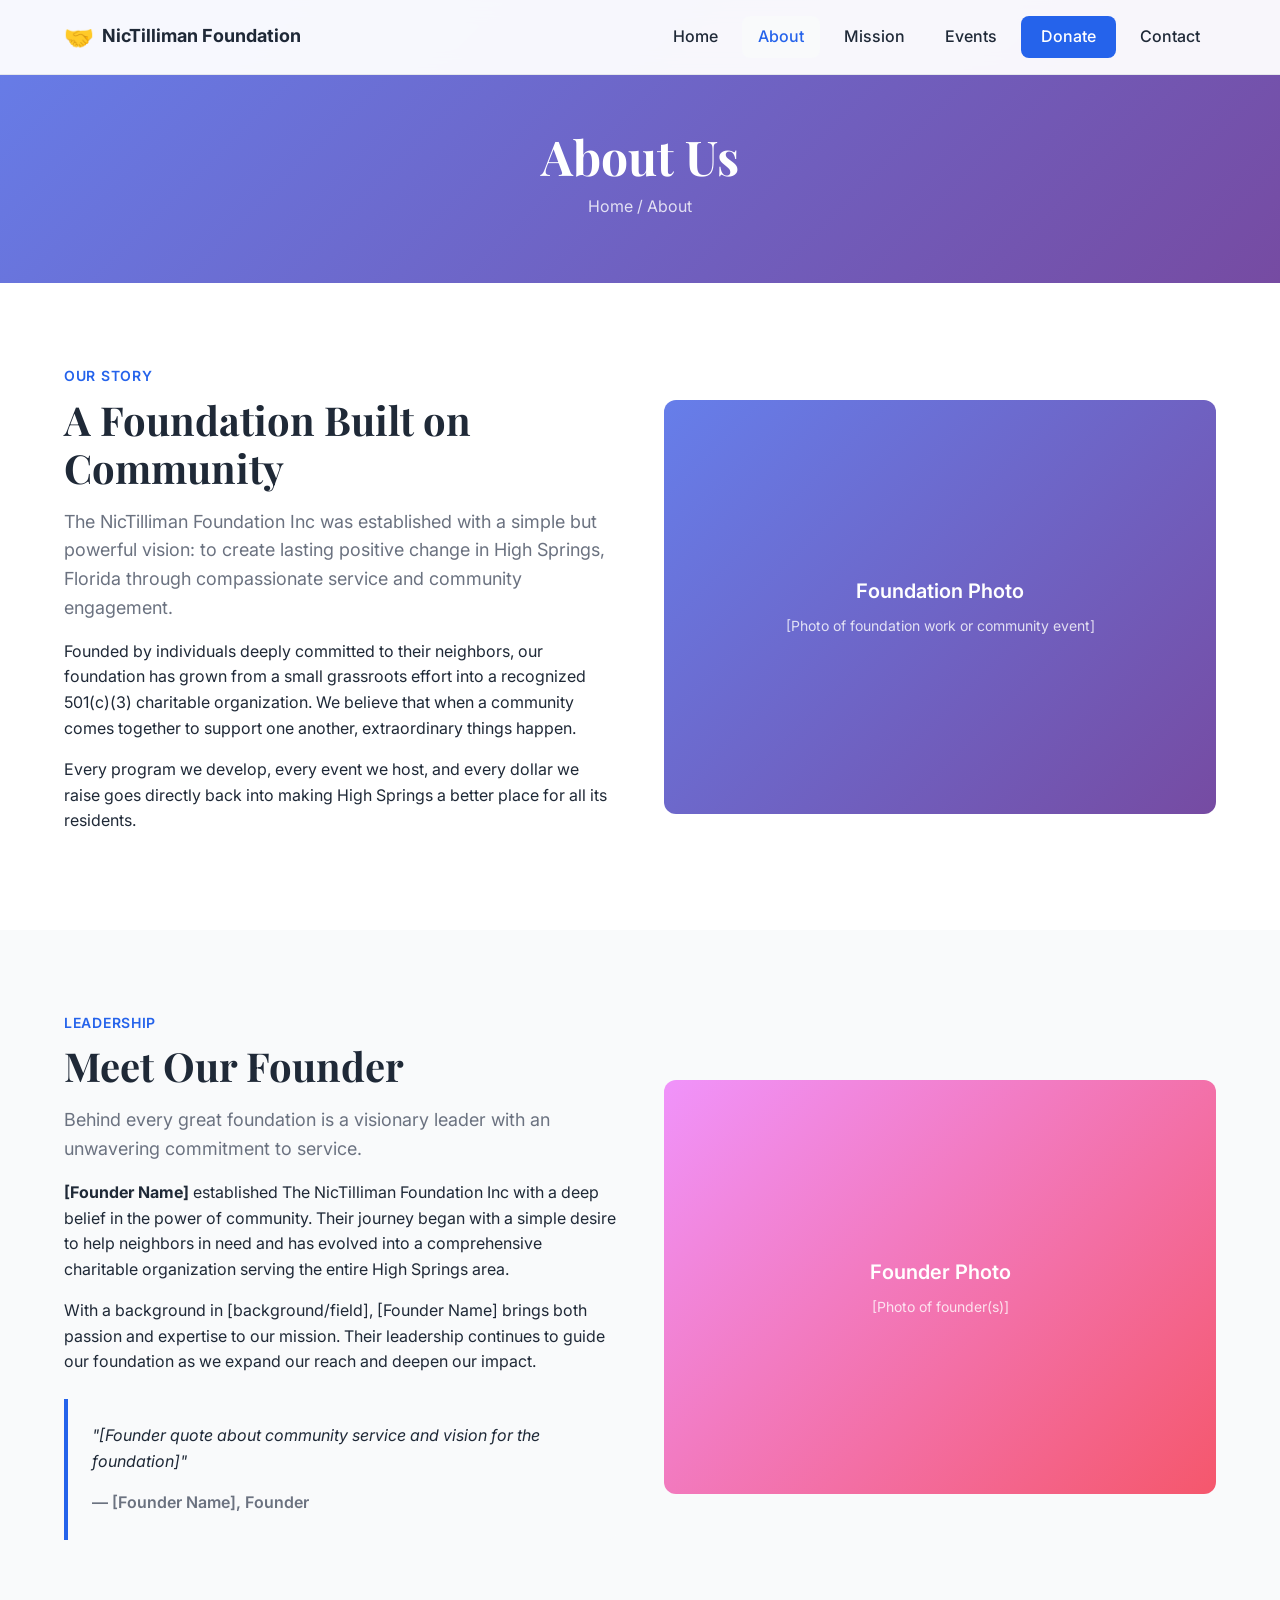
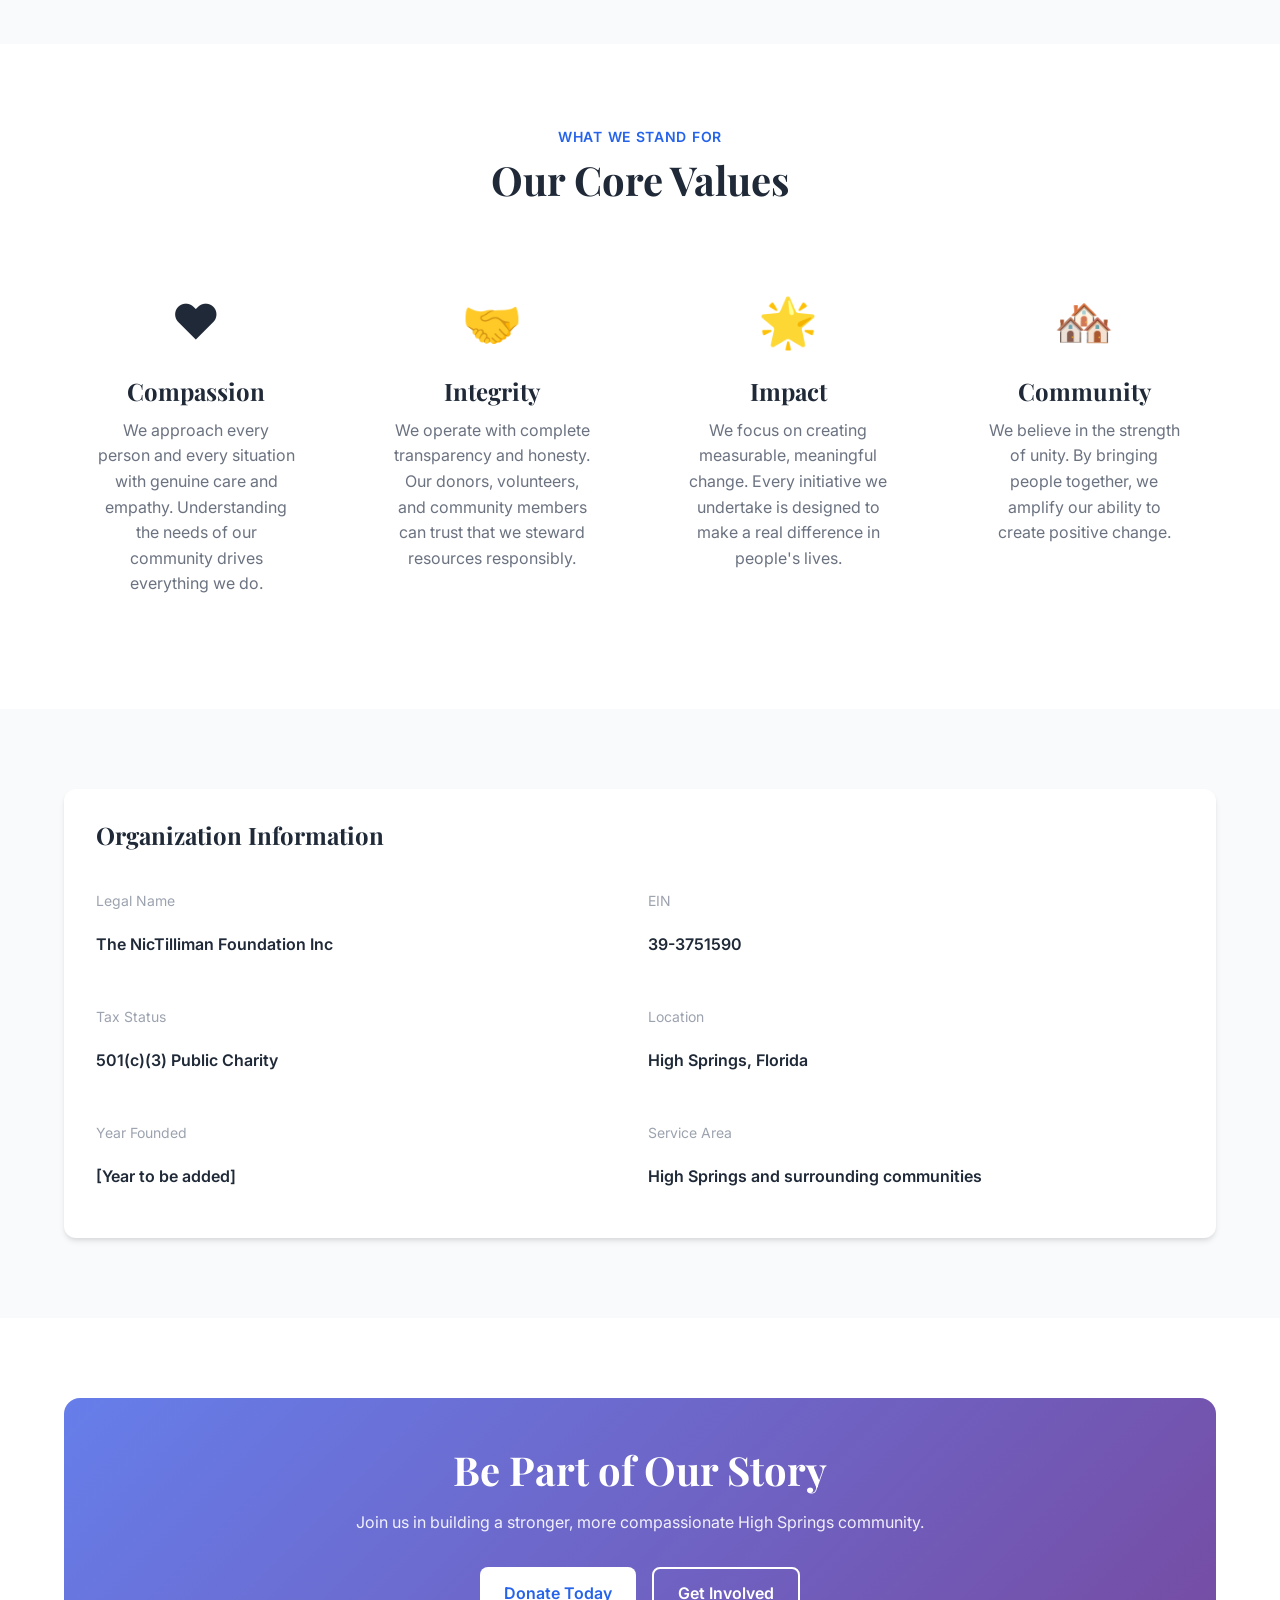
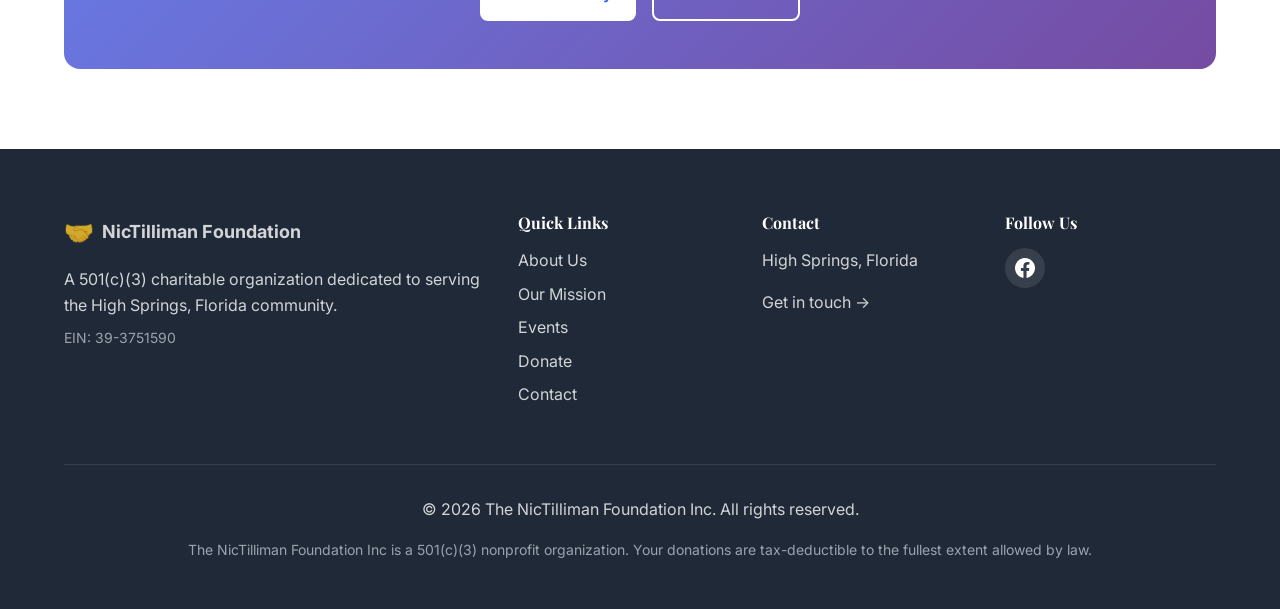
==== about.html @ 92ae47ab "Initial commit" ====
<!DOCTYPE html>
<html lang="en">
<head>
    <meta charset="UTF-8">
    <meta name="viewport" content="width=device-width, initial-scale=1.0">
    <title>About Us | The NicTilliman Foundation Inc | High Springs, FL</title>
    <meta name="description" content="Learn about The NicTilliman Foundation Inc, our history, our founder, and our commitment to serving the High Springs, Florida community.">
    <link rel="preconnect" href="https://fonts.googleapis.com">
    <link href="https://fonts.googleapis.com/css2?family=Inter:wght@400;500;600;700&family=Playfair+Display:wght@600;700&display=swap" rel="stylesheet">
    <link rel="stylesheet" href="styles.css">
</head>
<body>
    <!-- Navigation -->
    <nav class="navbar">
        <div class="container">
            <a href="index.html" class="logo">
                <span class="logo-icon">🤝</span>
                <span class="logo-text">NicTilliman Foundation</span>
            </a>
            <button class="nav-toggle" aria-label="Toggle navigation">
                <span></span>
                <span></span>
                <span></span>
            </button>
            <ul class="nav-menu">
                <li><a href="index.html">Home</a></li>
                <li><a href="about.html" class="active">About</a></li>
                <li><a href="mission.html">Mission</a></li>
                <li><a href="events.html">Events</a></li>
                <li><a href="donate.html" class="btn-donate">Donate</a></li>
                <li><a href="contact.html">Contact</a></li>
            </ul>
        </div>
    </nav>

    <!-- Page Header -->
    <header class="page-header">
        <div class="container">
            <h1>About Us</h1>
            <p class="breadcrumb"><a href="index.html">Home</a> / About</p>
        </div>
    </header>

    <!-- Our Story -->
    <section class="content-section">
        <div class="container">
            <div class="two-column">
                <div class="column-content">
                    <span class="section-label">Our Story</span>
                    <h2>A Foundation Built on Community</h2>
                    <p class="lead">The NicTilliman Foundation Inc was established with a simple but powerful vision: to create lasting positive change in High Springs, Florida through compassionate service and community engagement.</p>
                    <p>Founded by individuals deeply committed to their neighbors, our foundation has grown from a small grassroots effort into a recognized 501(c)(3) charitable organization. We believe that when a community comes together to support one another, extraordinary things happen.</p>
                    <p>Every program we develop, every event we host, and every dollar we raise goes directly back into making High Springs a better place for all its residents.</p>
                </div>
                <div class="column-visual">
                    <div class="placeholder-image" style="background: linear-gradient(135deg, #667eea 0%, #764ba2 100%);">
                        <span class="placeholder-text">Foundation Photo</span>
                        <span class="placeholder-note">[Photo of foundation work or community event]</span>
                    </div>
                </div>
            </div>
        </div>
    </section>

    <!-- Founder Section -->
    <section class="content-section bg-light">
        <div class="container">
            <div class="two-column reverse">
                <div class="column-visual">
                    <div class="placeholder-image" style="background: linear-gradient(135deg, #f093fb 0%, #f5576c 100%);">
                        <span class="placeholder-text">Founder Photo</span>
                        <span class="placeholder-note">[Photo of founder(s)]</span>
                    </div>
                </div>
                <div class="column-content">
                    <span class="section-label">Leadership</span>
                    <h2>Meet Our Founder</h2>
                    <p class="lead">Behind every great foundation is a visionary leader with an unwavering commitment to service.</p>
                    <p><strong>[Founder Name]</strong> established The NicTilliman Foundation Inc with a deep belief in the power of community. Their journey began with a simple desire to help neighbors in need and has evolved into a comprehensive charitable organization serving the entire High Springs area.</p>
                    <p>With a background in [background/field], [Founder Name] brings both passion and expertise to our mission. Their leadership continues to guide our foundation as we expand our reach and deepen our impact.</p>
                    <blockquote>
                        <p>"[Founder quote about community service and vision for the foundation]"</p>
                        <cite>— [Founder Name], Founder</cite>
                    </blockquote>
                </div>
            </div>
        </div>
    </section>

    <!-- Values -->
    <section class="content-section">
        <div class="container">
            <div class="section-header center">
                <span class="section-label">What We Stand For</span>
                <h2>Our Core Values</h2>
            </div>
            <div class="values-grid">
                <div class="value-card">
                    <div class="value-icon">❤️</div>
                    <h3>Compassion</h3>
                    <p>We approach every person and every situation with genuine care and empathy. Understanding the needs of our community drives everything we do.</p>
                </div>
                <div class="value-card">
                    <div class="value-icon">🤝</div>
                    <h3>Integrity</h3>
                    <p>We operate with complete transparency and honesty. Our donors, volunteers, and community members can trust that we steward resources responsibly.</p>
                </div>
                <div class="value-card">
                    <div class="value-icon">🌟</div>
                    <h3>Impact</h3>
                    <p>We focus on creating measurable, meaningful change. Every initiative we undertake is designed to make a real difference in people's lives.</p>
                </div>
                <div class="value-card">
                    <div class="value-icon">🏘️</div>
                    <h3>Community</h3>
                    <p>We believe in the strength of unity. By bringing people together, we amplify our ability to create positive change.</p>
                </div>
            </div>
        </div>
    </section>

    <!-- Organization Info -->
    <section class="content-section bg-light">
        <div class="container">
            <div class="info-box">
                <h3>Organization Information</h3>
                <div class="info-grid">
                    <div class="info-item">
                        <span class="info-label">Legal Name</span>
                        <span class="info-value">The NicTilliman Foundation Inc</span>
                    </div>
                    <div class="info-item">
                        <span class="info-label">EIN</span>
                        <span class="info-value">39-3751590</span>
                    </div>
                    <div class="info-item">
                        <span class="info-label">Tax Status</span>
                        <span class="info-value">501(c)(3) Public Charity</span>
                    </div>
                    <div class="info-item">
                        <span class="info-label">Location</span>
                        <span class="info-value">High Springs, Florida</span>
                    </div>
                    <div class="info-item">
                        <span class="info-label">Year Founded</span>
                        <span class="info-value">[Year to be added]</span>
                    </div>
                    <div class="info-item">
                        <span class="info-label">Service Area</span>
                        <span class="info-value">High Springs and surrounding communities</span>
                    </div>
                </div>
            </div>
        </div>
    </section>

    <!-- CTA Section -->
    <section class="cta-section">
        <div class="container">
            <div class="cta-box">
                <h2>Be Part of Our Story</h2>
                <p>Join us in building a stronger, more compassionate High Springs community.</p>
                <div class="cta-buttons">
                    <a href="donate.html" class="btn btn-light">Donate Today</a>
                    <a href="contact.html" class="btn btn-outline-light">Get Involved</a>
                </div>
            </div>
        </div>
    </section>

    <!-- Footer -->
    <footer class="footer">
        <div class="container">
            <div class="footer-grid">
                <div class="footer-brand">
                    <a href="index.html" class="footer-logo">
                        <span class="logo-icon">🤝</span>
                        <span>NicTilliman Foundation</span>
                    </a>
                    <p>A 501(c)(3) charitable organization dedicated to serving the High Springs, Florida community.</p>
                    <p class="ein">EIN: 39-3751590</p>
                </div>
                <div class="footer-links">
                    <h4>Quick Links</h4>
                    <ul>
                        <li><a href="about.html">About Us</a></li>
                        <li><a href="mission.html">Our Mission</a></li>
                        <li><a href="events.html">Events</a></li>
                        <li><a href="donate.html">Donate</a></li>
                        <li><a href="contact.html">Contact</a></li>
                    </ul>
                </div>
                <div class="footer-contact">
                    <h4>Contact</h4>
                    <p>High Springs, Florida</p>
                    <p><a href="contact.html">Get in touch →</a></p>
                </div>
                <div class="footer-social">
                    <h4>Follow Us</h4>
                    <div class="social-links">
                        <a href="https://www.facebook.com/thenictillimanfoundationinc/" target="_blank" rel="noopener" class="social-link" aria-label="Facebook">
                            <svg viewBox="0 0 24 24" fill="currentColor"><path d="M24 12.073c0-6.627-5.373-12-12-12s-12 5.373-12 12c0 5.99 4.388 10.954 10.125 11.854v-8.385H7.078v-3.47h3.047V9.43c0-3.007 1.792-4.669 4.533-4.669 1.312 0 2.686.235 2.686.235v2.953H15.83c-1.491 0-1.956.925-1.956 1.874v2.25h3.328l-.532 3.47h-2.796v8.385C19.612 23.027 24 18.062 24 12.073z"/></svg>
                        </a>
                    </div>
                </div>
            </div>
            <div class="footer-bottom">
                <p>&copy; 2026 The NicTilliman Foundation Inc. All rights reserved.</p>
                <p class="nonprofit-note">The NicTilliman Foundation Inc is a 501(c)(3) nonprofit organization. Your donations are tax-deductible to the fullest extent allowed by law.</p>
            </div>
        </div>
    </footer>

    <script src="main.js"></script>
</body>
</html>
---- styles.css ----
/* ============================================
   The NicTilliman Foundation Inc - Stylesheet
   Professional, Warm, Community-Focused Design
   ============================================ */

/* CSS Variables */
:root {
    --color-primary: #2563eb;
    --color-primary-dark: #1d4ed8;
    --color-primary-light: #3b82f6;
    --color-secondary: #059669;
    --color-accent: #f59e0b;
    --color-text: #1f2937;
    --color-text-light: #6b7280;
    --color-text-muted: #9ca3af;
    --color-bg: #ffffff;
    --color-bg-light: #f9fafb;
    --color-bg-warm: #fffbeb;
    --color-border: #e5e7eb;
    --color-success: #10b981;
    --color-error: #ef4444;
    
    --font-heading: 'Playfair Display', Georgia, serif;
    --font-body: 'Inter', -apple-system, BlinkMacSystemFont, sans-serif;
    
    --shadow-sm: 0 1px 2px 0 rgba(0, 0, 0, 0.05);
    --shadow: 0 4px 6px -1px rgba(0, 0, 0, 0.1), 0 2px 4px -1px rgba(0, 0, 0, 0.06);
    --shadow-lg: 0 10px 15px -3px rgba(0, 0, 0, 0.1), 0 4px 6px -2px rgba(0, 0, 0, 0.05);
    --shadow-xl: 0 20px 25px -5px rgba(0, 0, 0, 0.1), 0 10px 10px -5px rgba(0, 0, 0, 0.04);
    
    --radius-sm: 0.375rem;
    --radius: 0.5rem;
    --radius-lg: 0.75rem;
    --radius-xl: 1rem;
    
    --transition: all 0.3s ease;
}

/* Reset & Base */
*, *::before, *::after { box-sizing: border-box; margin: 0; padding: 0; }
html { scroll-behavior: smooth; }
body {
    font-family: var(--font-body);
    font-size: 16px;
    line-height: 1.6;
    color: var(--color-text);
    background-color: var(--color-bg);
    -webkit-font-smoothing: antialiased;
    -moz-osx-font-smoothing: grayscale;
}
img { max-width: 100%; height: auto; display: block; }
a { color: var(--color-primary); text-decoration: none; transition: var(--transition); }
a:hover { color: var(--color-primary-dark); }

/* Container */
.container { width: 100%; max-width: 1200px; margin: 0 auto; padding: 0 1.5rem; }

/* Typography */
h1, h2, h3, h4, h5, h6 {
    font-family: var(--font-heading);
    font-weight: 700;
    line-height: 1.2;
    color: var(--color-text);
    margin-bottom: 1rem;
}
h1 { font-size: clamp(2rem, 5vw, 3rem); }
h2 { font-size: clamp(1.75rem, 4vw, 2.5rem); }
h3 { font-size: clamp(1.25rem, 3vw, 1.5rem); }
h4 { font-size: 1.125rem; }
p { margin-bottom: 1rem; }
.lead { font-size: 1.125rem; color: var(--color-text-light); }

/* Navigation */
.navbar {
    position: fixed;
    top: 0; left: 0; right: 0;
    background: rgba(255, 255, 255, 0.95);
    backdrop-filter: blur(10px);
    border-bottom: 1px solid var(--color-border);
    z-index: 1000;
    padding: 1rem 0;
}
.navbar .container { display: flex; justify-content: space-between; align-items: center; }
.logo { display: flex; align-items: center; gap: 0.5rem; font-weight: 700; font-size: 1.125rem; color: var(--color-text); }
.logo-icon { font-size: 1.5rem; }
.logo-text { display: none; }
@media (min-width: 640px) { .logo-text { display: inline; } }

.nav-toggle {
    display: flex;
    flex-direction: column;
    gap: 4px;
    background: none;
    border: none;
    cursor: pointer;
    padding: 0.5rem;
}
.nav-toggle span { display: block; width: 24px; height: 2px; background: var(--color-text); transition: var(--transition); }

.nav-menu {
    display: none;
    position: absolute;
    top: 100%; left: 0; right: 0;
    background: var(--color-bg);
    border-bottom: 1px solid var(--color-border);
    list-style: none;
    padding: 1rem;
    flex-direction: column;
    gap: 0.5rem;
}
.nav-menu.active { display: flex; }
.nav-menu a { display: block; padding: 0.75rem 1rem; color: var(--color-text); font-weight: 500; border-radius: var(--radius); }
.nav-menu a:hover, .nav-menu a.active { background: var(--color-bg-light); color: var(--color-primary); }
.nav-menu .btn-donate { background: var(--color-primary); color: white !important; }
.nav-menu .btn-donate:hover { background: var(--color-primary-dark); }

@media (min-width: 768px) {
    .nav-toggle { display: none; }
    .nav-menu { display: flex !important; position: static; flex-direction: row; background: transparent; border: none; padding: 0; align-items: center; }
    .nav-menu a { padding: 0.5rem 1rem; }
    .nav-menu .btn-donate { padding: 0.5rem 1.25rem; }
}

/* Buttons */
.btn {
    display: inline-flex;
    align-items: center;
    justify-content: center;
    padding: 0.75rem 1.5rem;
    font-family: var(--font-body);
    font-size: 1rem;
    font-weight: 600;
    text-align: center;
    border: none;
    border-radius: var(--radius);
    cursor: pointer;
    transition: var(--transition);
}
.btn-primary { background: var(--color-primary); color: white; }
.btn-primary:hover { background: var(--color-primary-dark); color: white; transform: translateY(-2px); box-shadow: var(--shadow-lg); }
.btn-secondary { background: var(--color-bg-light); color: var(--color-text); border: 1px solid var(--color-border); }
.btn-secondary:hover { background: var(--color-border); color: var(--color-text); }
.btn-light { background: white; color: var(--color-primary); }
.btn-light:hover { background: var(--color-bg-light); color: var(--color-primary-dark); }
.btn-outline-light { background: transparent; color: white; border: 2px solid white; }
.btn-outline-light:hover { background: white; color: var(--color-primary); }
.btn-full { width: 100%; }

/* Hero Section */
.hero {
    position: relative;
    min-height: 100vh;
    display: flex;
    align-items: center;
    background: linear-gradient(135deg, #667eea 0%, #764ba2 100%);
    color: white;
    padding: 6rem 0 4rem;
    overflow: hidden;
}
.hero-content { position: relative; z-index: 2; }
.hero .badge {
    display: inline-block;
    background: rgba(255, 255, 255, 0.2);
    color: white;
    padding: 0.5rem 1rem;
    border-radius: 2rem;
    font-size: 0.875rem;
    font-weight: 600;
    margin-bottom: 1.5rem;
}
.hero h1 { color: white; margin-bottom: 1.5rem; max-width: 700px; }
.hero .highlight { color: #fde68a; }
.hero-subtitle { font-size: 1.25rem; color: rgba(255, 255, 255, 0.9); max-width: 600px; margin-bottom: 2rem; }
.hero-cta { display: flex; flex-wrap: wrap; gap: 1rem; }
.hero-pattern {
    position: absolute;
    top: 0; right: 0; bottom: 0; left: 0;
    background-image: url("data:image/svg+xml,%3Csvg width='60' height='60' viewBox='0 0 60 60' xmlns='http://www.w3.org/2000/svg'%3E%3Cg fill='none' fill-rule='evenodd'%3E%3Cg fill='%23ffffff' fill-opacity='0.05'%3E%3Cpath d='M36 34v-4h-2v4h-4v2h4v4h2v-4h4v-2h-4zm0-30V0h-2v4h-4v2h4v4h2V6h4V4h-4zM6 34v-4H4v4H0v2h4v4h2v-4h4v-2H6zM6 4V0H4v4H0v2h4v4h2V6h4V4H6z'/%3E%3C/g%3E%3C/g%3E%3C/svg%3E");
    opacity: 0.5;
}

/* Section Headers */
.section-header { margin-bottom: 3rem; }
.section-header.center { text-align: center; }
.section-label { display: inline-block; color: var(--color-primary); font-size: 0.875rem; font-weight: 600; text-transform: uppercase; letter-spacing: 0.05em; margin-bottom: 0.5rem; }
.section-label.center { display: block; text-align: center; }
.section-subtitle { color: var(--color-text-light); font-size: 1.125rem; max-width: 600px; margin: 0 auto; }

/* Content Sections */
.content-section { padding: 5rem 0; }
.bg-light { background: var(--color-bg-light); }

/* Two Column Layout */
.two-column { display: grid; gap: 3rem; align-items: center; }
@media (min-width: 768px) {
    .two-column { grid-template-columns: 1fr 1fr; }
    .two-column.reverse { direction: rtl; }
    .two-column.reverse > * { direction: ltr; }
}

/* Placeholder Images */
.placeholder-image {
    aspect-ratio: 4/3;
    border-radius: var(--radius-lg);
    display: flex;
    flex-direction: column;
    align-items: center;
    justify-content: center;
    color: white;
    text-align: center;
    padding: 2rem;
}
.placeholder-text { font-size: 1.25rem; font-weight: 600; margin-bottom: 0.5rem; }
.placeholder-note { font-size: 0.875rem; opacity: 0.8; }

/* Mission Preview Cards */
.mission-cards { display: grid; gap: 2rem; margin-top: 3rem; }
@media (min-width: 768px) { .mission-cards { grid-template-columns: repeat(3, 1fr); } }
.mission-card {
    background: var(--color-bg);
    border: 1px solid var(--color-border);
    border-radius: var(--radius-lg);
    padding: 2rem;
    text-align: center;
    transition: var(--transition);
}
.mission-card:hover { transform: translateY(-4px); box-shadow: var(--shadow-lg); }
.card-icon { font-size: 3rem; margin-bottom: 1rem; }
.mission-card h3 { margin-bottom: 0.75rem; }
.mission-card p { color: var(--color-text-light); margin: 0; }

/* Impact Section */
.impact { background: var(--color-bg-warm); padding: 5rem 0; }
.impact-content { max-width: 800px; margin: 0 auto; text-align: center; }
.impact-stats { display: flex; flex-wrap: wrap; justify-content: center; gap: 2rem; margin-top: 3rem; }
.stat { text-align: center; }
.stat-number { display: block; font-family: var(--font-heading); font-size: 1.5rem; font-weight: 700; color: var(--color-primary); }
.stat-label { font-size: 0.875rem; color: var(--color-text-light); }

/* Get Involved */
.involvement-grid { display: grid; gap: 2rem; }
@media (min-width: 768px) { .involvement-grid { grid-template-columns: repeat(3, 1fr); } }
.involvement-card { background: var(--color-bg); border-radius: var(--radius-lg); overflow: hidden; box-shadow: var(--shadow); transition: var(--transition); }
.involvement-card:hover { transform: translateY(-4px); box-shadow: var(--shadow-xl); }
.card-image { height: 180px; }
.card-content { padding: 1.5rem; }
.card-content h3 { margin-bottom: 0.75rem; }
.card-content p { color: var(--color-text-light); margin-bottom: 1rem; }
.link-arrow { font-weight: 600; color: var(--color-primary); }
.link-arrow:hover { color: var(--color-primary-dark); }

/* CTA Section */
.cta-section { padding: 5rem 0; }
.cta-box {
    background: linear-gradient(135deg, #667eea 0%, #764ba2 100%);
    border-radius: var(--radius-xl);
    padding: 3rem;
    text-align: center;
    color: white;
}
.cta-box h2 { color: white; margin-bottom: 1rem; }
.cta-box p { color: rgba(255, 255, 255, 0.9); max-width: 600px; margin: 0 auto 2rem; }
.cta-buttons { display: flex; flex-wrap: wrap; justify-content: center; gap: 1rem; }

/* Footer */
.footer { background: var(--color-text); color: rgba(255, 255, 255, 0.8); padding: 4rem 0 2rem; }
.footer-grid { display: grid; gap: 2rem; margin-bottom: 3rem; }
@media (min-width: 768px) { .footer-grid { grid-template-columns: 2fr 1fr 1fr 1fr; } }
.footer-logo { display: flex; align-items: center; gap: 0.5rem; color: white; font-weight: 700; font-size: 1.125rem; margin-bottom: 1rem; }
.footer-brand p { margin-bottom: 0.5rem; }
.ein { font-size: 0.875rem; color: var(--color-text-muted); }
.footer h4 { color: white; font-size: 1rem; margin-bottom: 1rem; }
.footer-links ul { list-style: none; }
.footer-links li { margin-bottom: 0.5rem; }
.footer a { color: rgba(255, 255, 255, 0.8); }
.footer a:hover { color: white; }

.social-links { display: flex; gap: 1rem; }
.social-link { display: flex; align-items: center; justify-content: center; width: 40px; height: 40px; background: rgba(255, 255, 255, 0.1); border-radius: 50%; transition: var(--transition); }
.social-link:hover { background: var(--color-primary); transform: translateY(-2px); }
.social-link svg { width: 20px; height: 20px; fill: white; }
.social-links.large .social-link { width: auto; height: auto; padding: 0.75rem 1.5rem; border-radius: var(--radius); gap: 0.5rem; }

.footer-bottom { border-top: 1px solid rgba(255, 255, 255, 0.1); padding-top: 2rem; text-align: center; }
.nonprofit-note { font-size: 0.875rem; color: var(--color-text-muted); margin-top: 0.5rem; }

/* Page Header */
.page-header { background: linear-gradient(135deg, #667eea 0%, #764ba2 100%); color: white; padding: 8rem 0 3rem; text-align: center; }
.page-header h1 { color: white; margin-bottom: 0.5rem; }
.breadcrumb { color: rgba(255, 255, 255, 0.8); }
.breadcrumb a { color: rgba(255, 255, 255, 0.8); }
.breadcrumb a:hover { color: white; }

/* Values Grid */
.values-grid { display: grid; gap: 2rem; margin-top: 3rem; }
@media (min-width: 768px) { .values-grid { grid-template-columns: repeat(2, 1fr); } }
@media (min-width: 1024px) { .values-grid { grid-template-columns: repeat(4, 1fr); } }
.value-card { text-align: center; padding: 2rem; }
.value-icon { font-size: 3rem; margin-bottom: 1rem; }
.value-card h3 { margin-bottom: 0.75rem; }
.value-card p { color: var(--color-text-light); margin: 0; }

/* Info Box */
.info-box { background: white; border-radius: var(--radius-lg); padding: 2rem; box-shadow: var(--shadow); }
.info-box h3 { margin-bottom: 1.5rem; }
.info-grid { display: grid; gap: 1rem; }
@media (min-width: 768px) { .info-grid { grid-template-columns: repeat(2, 1fr); } }
.info-item { display: flex; flex-direction: column; }
.info-label { font-size: 0.875rem; color: var(--color-text-muted); margin-bottom: 0.25rem; }
.info-value { font-weight: 600; }

/* Mission Statement */
.mission-statement-box { max-width: 800px; margin: 0 auto; text-align: center; }
.mission-quote { background: var(--color-bg-light); border-left: 4px solid var(--color-primary); padding: 2rem; margin: 2rem 0; border-radius: 0 var(--radius) var(--radius) 0; }
.mission-quote p { font-family: var(--font-heading); font-size: 1.5rem; font-style: italic; color: var(--color-text); margin: 0; }
.mission-context { color: var(--color-text-light); }

/* Vision List */
.vision-list { list-style: none; margin: 1.5rem 0; }
.vision-list li { padding: 0.5rem 0; padding-left: 1.5rem; position: relative; }
.vision-list li::before { content: "✓"; position: absolute; left: 0; color: var(--color-success); font-weight: 700; }

/* Focus Areas */
.focus-areas { display: flex; flex-direction: column; gap: 1.5rem; }
.focus-card { display: flex; gap: 1.5rem; background: white; border: 1px solid var(--color-border); border-radius: var(--radius-lg); padding: 1.5rem; transition: var(--transition); }
.focus-card:hover { box-shadow: var(--shadow-lg); }
.focus-number { font-family: var(--font-heading); font-size: 2rem; font-weight: 700; color: var(--color-primary); opacity: 0.5; min-width: 60px; }
.focus-content h3 { margin-bottom: 0.75rem; }
.focus-list { list-style: none; margin-top: 1rem; }
.focus-list li { padding: 0.25rem 0; padding-left: 1.25rem; position: relative; color: var(--color-text-light); }
.focus-list li::before { content: "•"; position: absolute; left: 0; color: var(--color-primary); }

/* Goals Grid */
.goals-grid { display: grid; gap: 2rem; }
@media (min-width: 768px) { .goals-grid { grid-template-columns: repeat(2, 1fr); } }
.goal-item { text-align: center; padding: 1.5rem; }
.goal-icon { font-size: 2.5rem; margin-bottom: 1rem; }
.goal-item h3 { margin-bottom: 0.75rem; }
.goal-item p { color: var(--color-text-light); margin: 0; }

/* Events Placeholder */
.events-placeholder { background: var(--color-bg-light); border-radius: var(--radius-lg); padding: 3rem; text-align: center; }
.placeholder-notice { max-width: 500px; margin: 0 auto; }
.notice-icon { font-size: 3rem; margin-bottom: 1rem; }

/* Programs Grid */
.programs-grid { display: grid; gap: 2rem; }
@media (min-width: 768px) { .programs-grid { grid-template-columns: repeat(3, 1fr); } }
.program-card { background: white; border-radius: var(--radius-lg); overflow: hidden; box-shadow: var(--shadow); }
.program-image { height: 150px; position: relative; }
.program-badge { position: absolute; top: 1rem; right: 1rem; background: var(--color-success); color: white; padding: 0.25rem 0.75rem; border-radius: 1rem; font-size: 0.75rem; font-weight: 600; }
.program-content { padding: 1.5rem; }
.program-content h3 { margin-bottom: 0.75rem; }
.program-details { list-style: none; margin-top: 1rem; }
.program-details li { padding: 0.25rem 0; padding-left: 1.25rem; position: relative; color: var(--color-text-light); font-size: 0.875rem; }
.program-details li::before { content: "•"; position: absolute; left: 0; color: var(--color-primary); }

/* Gallery */
.gallery-grid { display: grid; gap: 1rem; grid-template-columns: repeat(2, 1fr); }
@media (min-width: 768px) { .gallery-grid { grid-template-columns: repeat(4, 1fr); } }
.gallery-item { aspect-ratio: 1; border-radius: var(--radius); overflow: hidden; }
.item-content { width: 100%; height: 100%; display: flex; align-items: center; justify-content: center; color: white; font-weight: 600; }
.gallery-note { text-align: center; color: var(--color-text-light); margin-top: 1.5rem; }

/* Volunteer List */
.volunteer-list { list-style: none; margin: 1rem 0 1.5rem; }
.volunteer-list li { padding: 0.5rem 0; padding-left: 1.5rem; position: relative; }
.volunteer-list li::before { content: "✓"; position: absolute; left: 0; color: var(--color-success); font-weight: 700; }

/* Impact Cards (Donate Page) */
.impact-cards { display: grid; gap: 1.5rem; }
@media (min-width: 640px) { .impact-cards { grid-template-columns: repeat(2, 1fr); } }
@media (min-width: 1024px) { .impact-cards { grid-template-columns: repeat(4, 1fr); } }
.impact-card { background: var(--color-bg-light); border-radius: var(--radius-lg); padding: 1.5rem; text-align: center; }
.impact-amount { font-family: var(--font-heading); font-size: 2.5rem; font-weight: 700; color: var(--color-primary); margin-bottom: 0.5rem; }
.impact-card p { color: var(--color-text-light); margin: 0; }

/* Donation Methods */
.donation-methods { margin: 2rem 0; }
.method-item { display: flex; gap: 1rem; padding: 1.5rem 0; border-bottom: 1px solid var(--color-border); }
.method-item:last-child { border-bottom: none; }
.method-icon { font-size: 1.5rem; }
.method-content h3 { margin-bottom: 0.5rem; }
.method-content p { color: var(--color-text-light); margin: 0; }
.tax-info { background: var(--color-bg-warm); border-radius: var(--radius); padding: 1.5rem; margin-top: 2rem; }
.tax-info h4 { margin-bottom: 0.5rem; }
.tax-info p { margin: 0; font-size: 0.875rem; }

/* Donation Box */
.donation-box { background: white; border-radius: var(--radius-lg); padding: 2rem; box-shadow: var(--shadow-lg); }
.donation-box h3 { margin-bottom: 1.5rem; }
.support-reasons { list-style: none; margin-bottom: 2rem; }
.support-reasons li { padding: 0.5rem 0; color: var(--color-text-light); }
.donation-cta { text-align: center; padding-top: 1.5rem; border-top: 1px solid var(--color-border); }
.donation-cta p { margin-bottom: 1rem; font-weight: 600; }

/* Support Grid */
.support-grid { display: grid; gap: 2rem; }
@media (min-width: 640px) { .support-grid { grid-template-columns: repeat(2, 1fr); } }
.support-card { background: var(--color-bg-light); border-radius: var(--radius-lg); padding: 2rem; text-align: center; }
.support-icon { font-size: 2.5rem; margin-bottom: 1rem; }
.support-card h3 { margin-bottom: 0.75rem; }
.support-card p { color: var(--color-text-light); margin-bottom: 1rem; }

/* FAQ */
.faq-list { max-width: 800px; margin: 0 auto; }
.faq-item { border-bottom: 1px solid var(--color-border); padding: 1.5rem 0; }
.faq-item.compact { padding: 1rem 0; }
.faq-question { font-size: 1.125rem; margin-bottom: 0.75rem; cursor: pointer; }
.faq-answer p { color: var(--color-text-light); margin: 0; }
.faq-item.compact h4 { font-size: 1rem; margin-bottom: 0.5rem; }
.faq-item.compact p { font-size: 0.875rem; margin: 0; }

/* Contact Layout */
.contact-layout { align-items: flex-start; }
.contact-info { margin: 2rem 0; }
.info-item { display: flex; gap: 1rem; padding: 1rem 0; }
.info-icon { font-size: 1.5rem; }
.info-content h4 { margin-bottom: 0.25rem; }
.info-content p { margin: 0; color: var(--color-text-light); }
.social-connect { margin-top: 2rem; padding-top: 2rem; border-top: 1px solid var(--color-border); }
.social-connect h4 { margin-bottom: 1rem; }
.social-note { margin-top: 1rem; color: var(--color-text-light); font-size: 0.875rem; }

/* Contact Form */
.contact-form-container { background: white; border-radius: var(--radius-lg); padding: 2rem; box-shadow: var(--shadow-lg); }
.contact-form-container h3 { margin-bottom: 1.5rem; }
.form-group { margin-bottom: 1.5rem; }
.form-group label { display: block; font-weight: 600; margin-bottom: 0.5rem; }
.form-group input,
.form-group select,
.form-group textarea {
    width: 100%;
    padding: 0.75rem 1rem;
    border: 1px solid var(--color-border);
    border-radius: var(--radius);
    font-family: var(--font-body);
    font-size: 1rem;
    transition: var(--transition);
}
.form-group input:focus,
.form-group select:focus,
.form-group textarea:focus {
    outline: none;
    border-color: var(--color-primary);
    box-shadow: 0 0 0 3px rgba(37, 99, 235, 0.1);
}
.form-note { text-align: center; color: var(--color-text-light); font-size: 0.875rem; margin-top: 1rem; }

/* Map Placeholder */
.map-placeholder { background: var(--color-bg-light); border-radius: var(--radius-lg); padding: 4rem 2rem; text-align: center; }
.map-icon { font-size: 3rem; margin-bottom: 1rem; }
.map-note { color: var(--color-text-light); margin-top: 1rem; }

/* Center utility */
.center { text-align: center; }

/* Blockquote */
blockquote { background: var(--color-bg-light); border-left: 4px solid var(--color-primary); padding: 1.5rem; margin: 1.5rem 0; border-radius: 0 var(--radius) var(--radius) 0; }
blockquote p { font-style: italic; margin: 0; }
blockquote cite { display: block; margin-top: 1rem; font-style: normal; font-weight: 600; color: var(--color-text-light); }

/* Utility Classes */
.mt-1 { margin-top: 0.5rem; }
.mt-2 { margin-top: 1rem; }
.mt-3 { margin-top: 1.5rem; }
.mt-4 { margin-top: 2rem; }
.mb-0 { margin-bottom: 0; }
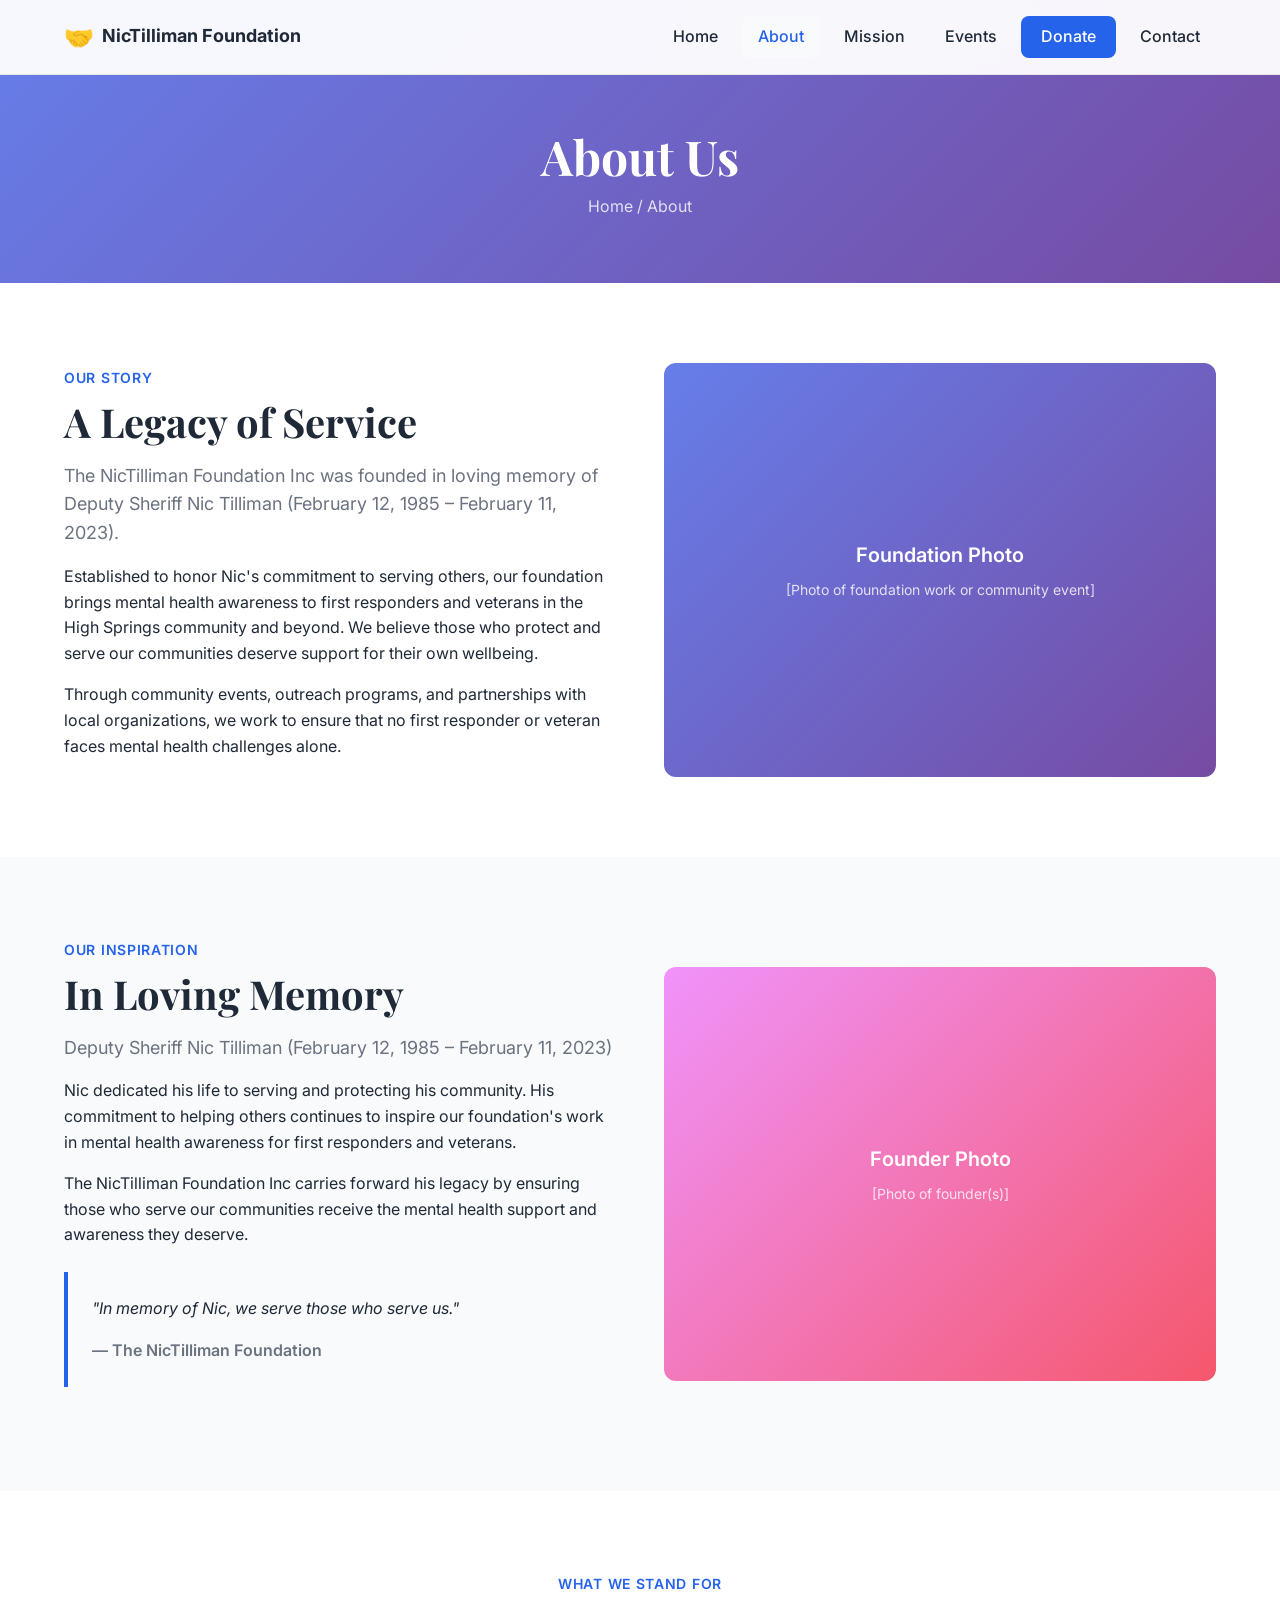
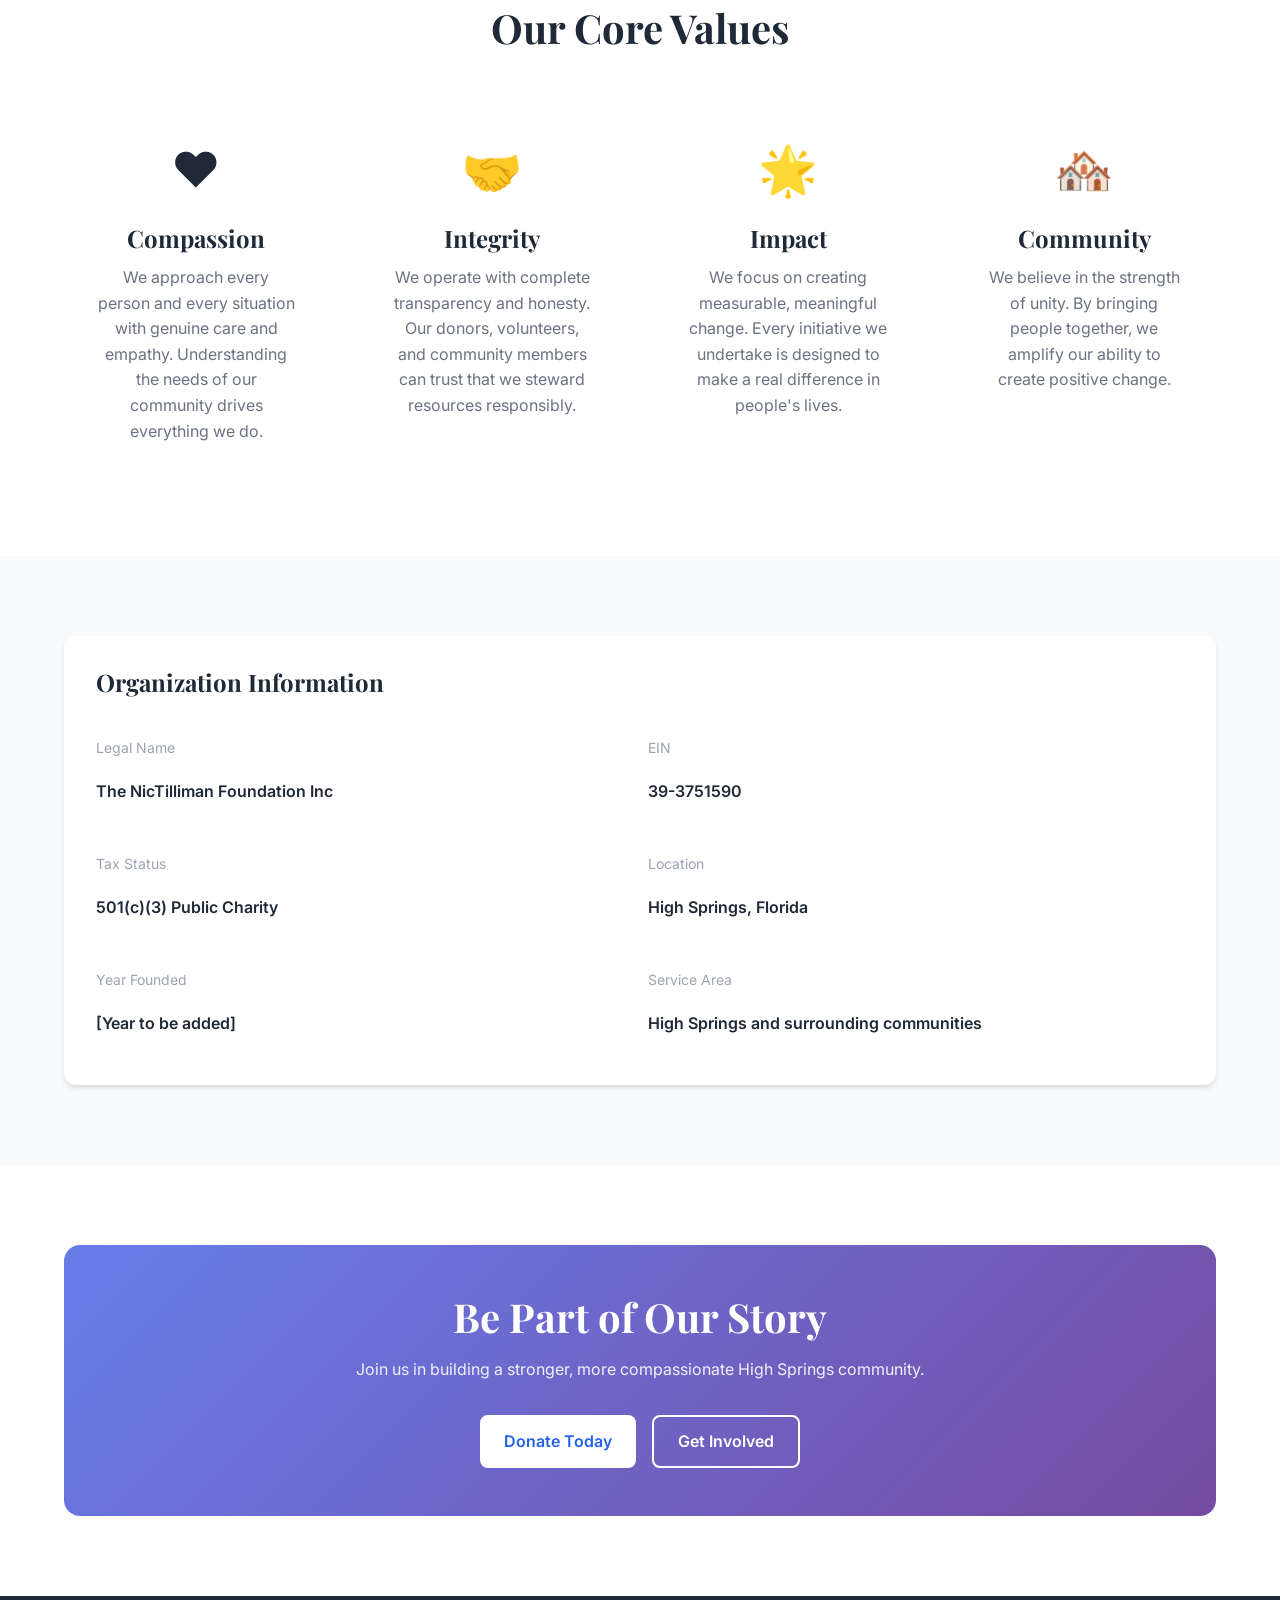
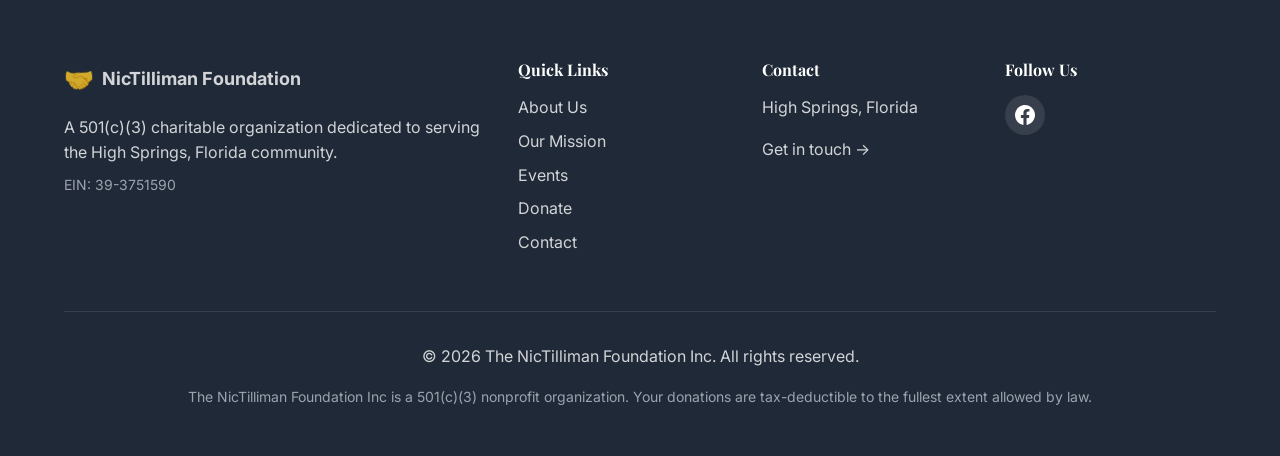
==== commit f88e1d2e: "Update website with real foundation information from Facebook" ====
--- a/about.html
+++ b/about.html
@@ -47,10 +47,10 @@
             <div class="two-column">
                 <div class="column-content">
                     <span class="section-label">Our Story</span>
-                    <h2>A Foundation Built on Community</h2>
-                    <p class="lead">The NicTilliman Foundation Inc was established with a simple but powerful vision: to create lasting positive change in High Springs, Florida through compassionate service and community engagement.</p>
-                    <p>Founded by individuals deeply committed to their neighbors, our foundation has grown from a small grassroots effort into a recognized 501(c)(3) charitable organization. We believe that when a community comes together to support one another, extraordinary things happen.</p>
-                    <p>Every program we develop, every event we host, and every dollar we raise goes directly back into making High Springs a better place for all its residents.</p>
+                    <h2>A Legacy of Service</h2>
+                    <p class="lead">The NicTilliman Foundation Inc was founded in loving memory of Deputy Sheriff Nic Tilliman (February 12, 1985 – February 11, 2023).</p>
+                    <p>Established to honor Nic's commitment to serving others, our foundation brings mental health awareness to first responders and veterans in the High Springs community and beyond. We believe those who protect and serve our communities deserve support for their own wellbeing.</p>
+                    <p>Through community events, outreach programs, and partnerships with local organizations, we work to ensure that no first responder or veteran faces mental health challenges alone.</p>
                 </div>
                 <div class="column-visual">
                     <div class="placeholder-image" style="background: linear-gradient(135deg, #667eea 0%, #764ba2 100%);">
@@ -73,14 +73,14 @@
                     </div>
                 </div>
                 <div class="column-content">
-                    <span class="section-label">Leadership</span>
-                    <h2>Meet Our Founder</h2>
-                    <p class="lead">Behind every great foundation is a visionary leader with an unwavering commitment to service.</p>
-                    <p><strong>[Founder Name]</strong> established The NicTilliman Foundation Inc with a deep belief in the power of community. Their journey began with a simple desire to help neighbors in need and has evolved into a comprehensive charitable organization serving the entire High Springs area.</p>
-                    <p>With a background in [background/field], [Founder Name] brings both passion and expertise to our mission. Their leadership continues to guide our foundation as we expand our reach and deepen our impact.</p>
+                    <span class="section-label">Our Inspiration</span>
+                    <h2>In Loving Memory</h2>
+                    <p class="lead">Deputy Sheriff Nic Tilliman (February 12, 1985 – February 11, 2023)</p>
+                    <p>Nic dedicated his life to serving and protecting his community. His commitment to helping others continues to inspire our foundation's work in mental health awareness for first responders and veterans.</p>
+                    <p>The NicTilliman Foundation Inc carries forward his legacy by ensuring those who serve our communities receive the mental health support and awareness they deserve.</p>
                     <blockquote>
-                        <p>"[Founder quote about community service and vision for the foundation]"</p>
-                        <cite>— [Founder Name], Founder</cite>
+                        <p>"In memory of Nic, we serve those who serve us."</p>
+                        <cite>— The NicTilliman Foundation</cite>
                     </blockquote>
                 </div>
             </div>
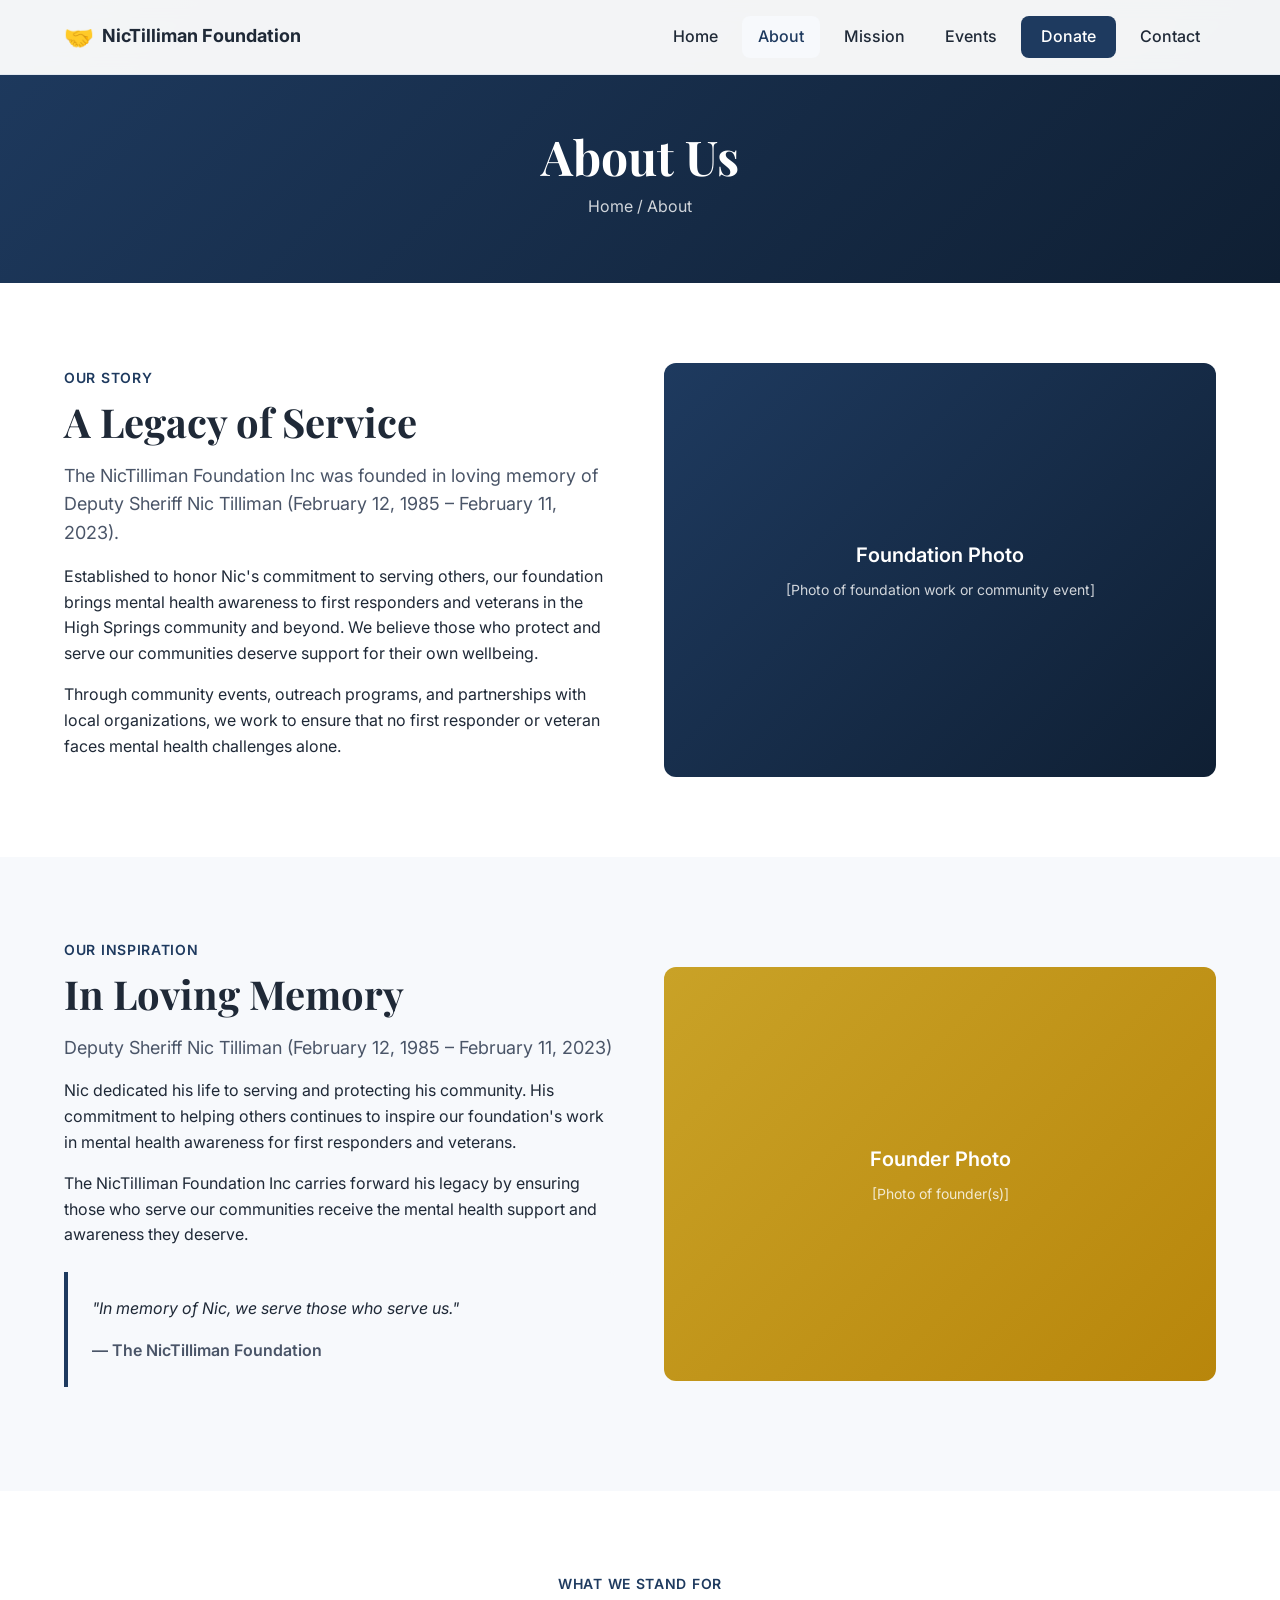
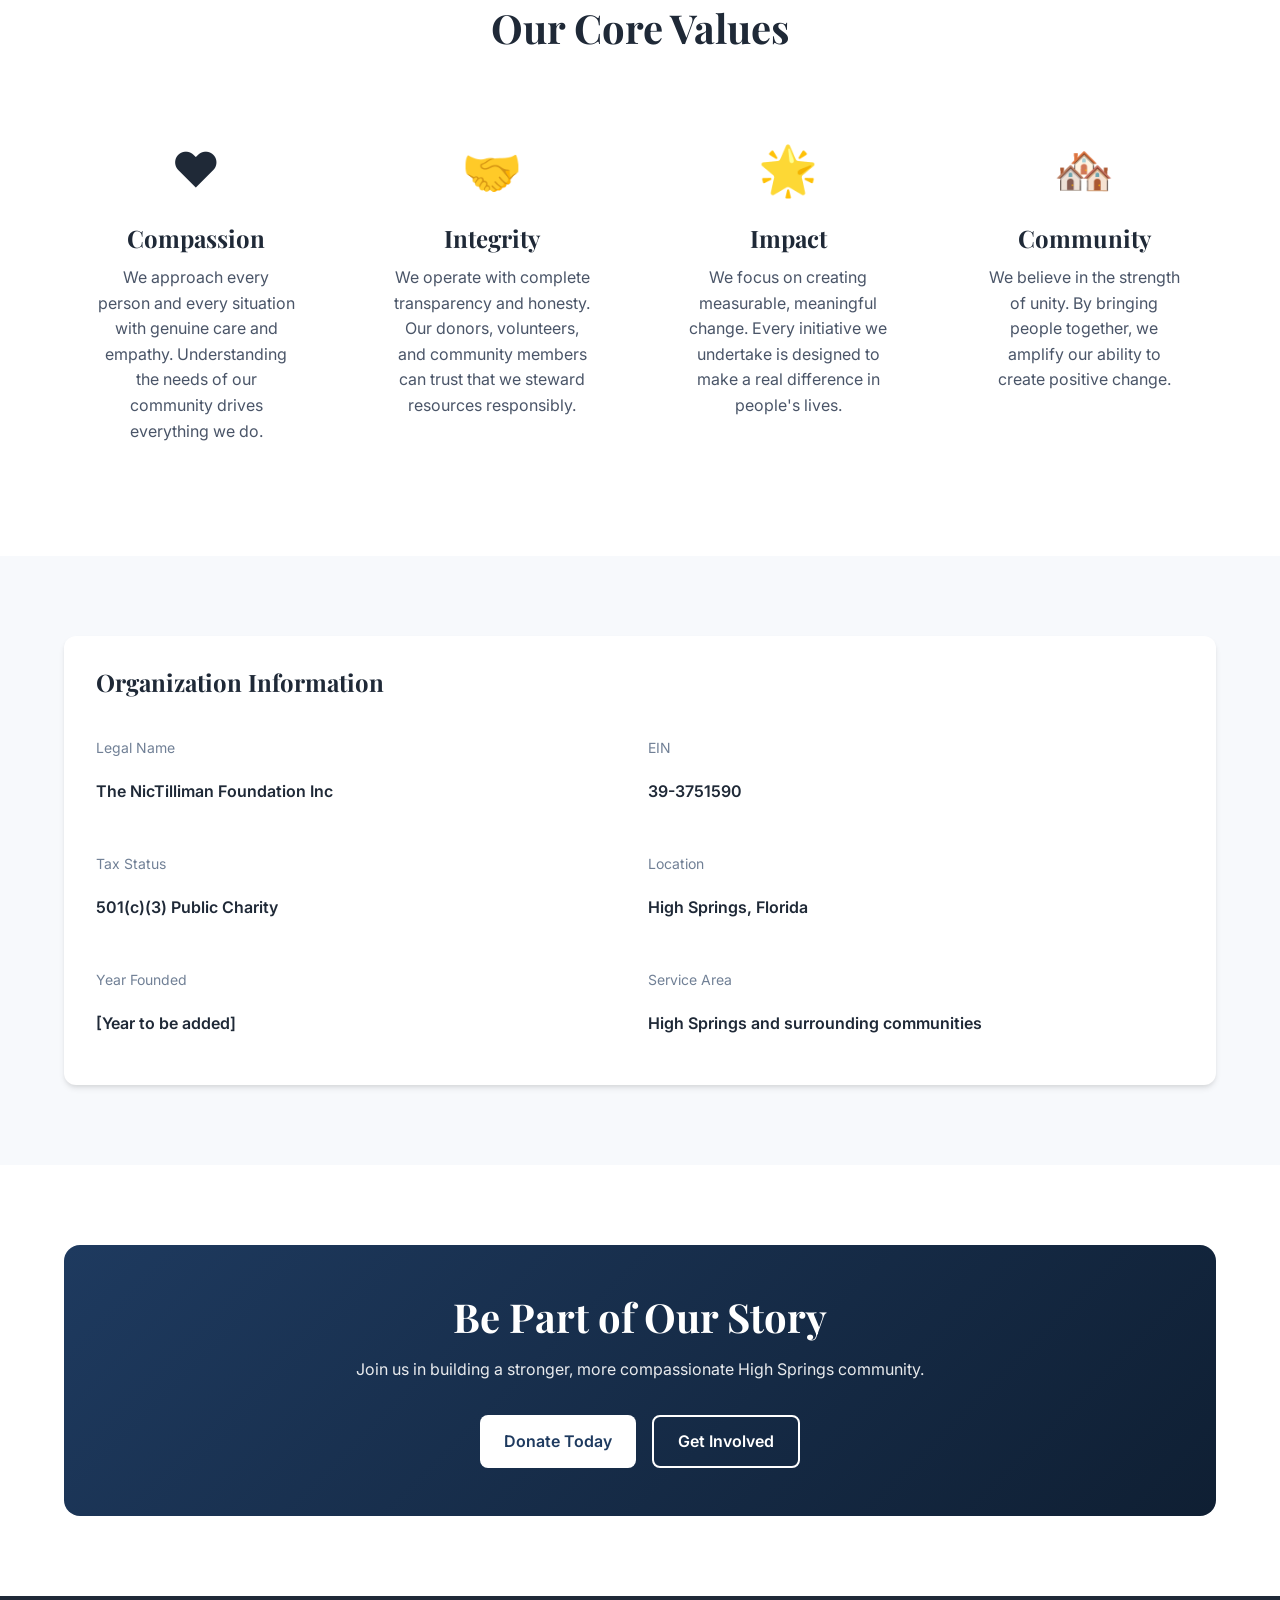
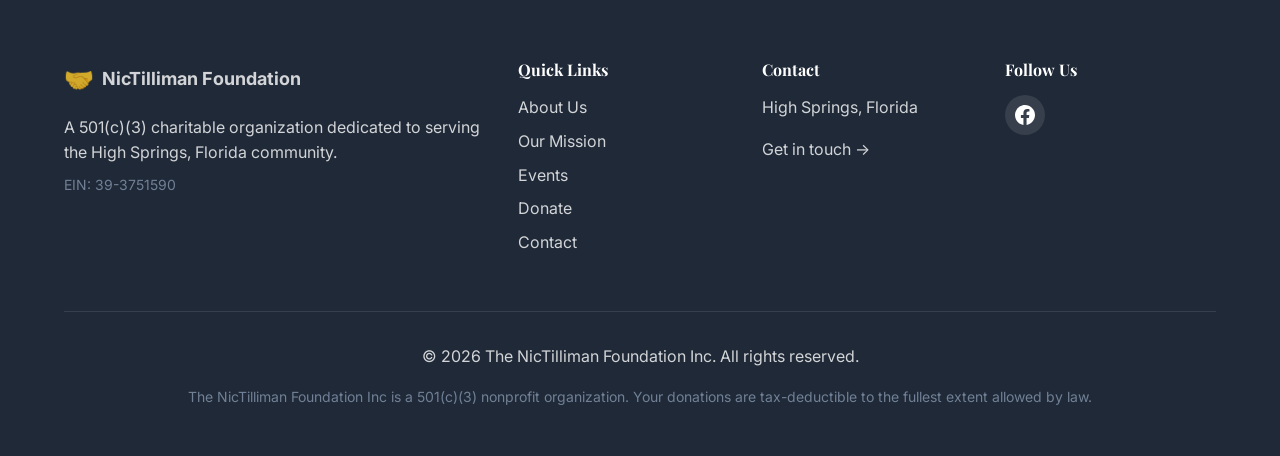
==== commit 4b013957: "Update color scheme to police/navy blue tribute" ====
--- a/about.html
+++ b/about.html
@@ -53,7 +53,7 @@
                     <p>Through community events, outreach programs, and partnerships with local organizations, we work to ensure that no first responder or veteran faces mental health challenges alone.</p>
                 </div>
                 <div class="column-visual">
-                    <div class="placeholder-image" style="background: linear-gradient(135deg, #667eea 0%, #764ba2 100%);">
+                    <div class="placeholder-image" style="background: linear-gradient(135deg, #1e3a5f 0%, #0f1f33 100%);">
                         <span class="placeholder-text">Foundation Photo</span>
                         <span class="placeholder-note">[Photo of foundation work or community event]</span>
                     </div>
@@ -67,7 +67,7 @@
         <div class="container">
             <div class="two-column reverse">
                 <div class="column-visual">
-                    <div class="placeholder-image" style="background: linear-gradient(135deg, #f093fb 0%, #f5576c 100%);">
+                    <div class="placeholder-image" style="background: linear-gradient(135deg, #c9a227 0%, #b8860b 100%);">
                         <span class="placeholder-text">Founder Photo</span>
                         <span class="placeholder-note">[Photo of founder(s)]</span>
                     </div>
--- a/styles.css
+++ b/styles.css
@@ -5,20 +5,20 @@
 
 /* CSS Variables */
 :root {
-    --color-primary: #2563eb;
-    --color-primary-dark: #1d4ed8;
-    --color-primary-light: #3b82f6;
-    --color-secondary: #059669;
-    --color-accent: #f59e0b;
+    --color-primary: #1e3a5f;
+    --color-primary-dark: #0f1f33;
+    --color-primary-light: #2d4a6f;
+    --color-secondary: #c9a227;
+    --color-accent: #b8860b;
     --color-text: #1f2937;
-    --color-text-light: #6b7280;
-    --color-text-muted: #9ca3af;
+    --color-text-light: #4a5568;
+    --color-text-muted: #718096;
     --color-bg: #ffffff;
-    --color-bg-light: #f9fafb;
-    --color-bg-warm: #fffbeb;
-    --color-border: #e5e7eb;
-    --color-success: #10b981;
-    --color-error: #ef4444;
+    --color-bg-light: #f7f9fc;
+    --color-bg-warm: #fefcf7;
+    --color-border: #e2e8f0;
+    --color-success: #059669;
+    --color-error: #dc2626;
     
     --font-heading: 'Playfair Display', Georgia, serif;
     --font-body: 'Inter', -apple-system, BlinkMacSystemFont, sans-serif;
@@ -152,7 +152,7 @@
     min-height: 100vh;
     display: flex;
     align-items: center;
-    background: linear-gradient(135deg, #667eea 0%, #764ba2 100%);
+    background: linear-gradient(135deg, #1e3a5f 0%, #0f1f33 100%);
     color: white;
     padding: 6rem 0 4rem;
     overflow: hidden;
@@ -169,7 +169,7 @@
     margin-bottom: 1.5rem;
 }
 .hero h1 { color: white; margin-bottom: 1.5rem; max-width: 700px; }
-.hero .highlight { color: #fde68a; }
+.hero .highlight { color: #c9a227; }
 .hero-subtitle { font-size: 1.25rem; color: rgba(255, 255, 255, 0.9); max-width: 600px; margin-bottom: 2rem; }
 .hero-cta { display: flex; flex-wrap: wrap; gap: 1rem; }
 .hero-pattern {
@@ -252,7 +252,7 @@
 /* CTA Section */
 .cta-section { padding: 5rem 0; }
 .cta-box {
-    background: linear-gradient(135deg, #667eea 0%, #764ba2 100%);
+    background: linear-gradient(135deg, #1e3a5f 0%, #0f1f33 100%);
     border-radius: var(--radius-xl);
     padding: 3rem;
     text-align: center;
@@ -285,7 +285,7 @@
 .nonprofit-note { font-size: 0.875rem; color: var(--color-text-muted); margin-top: 0.5rem; }
 
 /* Page Header */
-.page-header { background: linear-gradient(135deg, #667eea 0%, #764ba2 100%); color: white; padding: 8rem 0 3rem; text-align: center; }
+.page-header { background: linear-gradient(135deg, #1e3a5f 0%, #0f1f33 100%); color: white; padding: 8rem 0 3rem; text-align: center; }
 .page-header h1 { color: white; margin-bottom: 0.5rem; }
 .breadcrumb { color: rgba(255, 255, 255, 0.8); }
 .breadcrumb a { color: rgba(255, 255, 255, 0.8); }
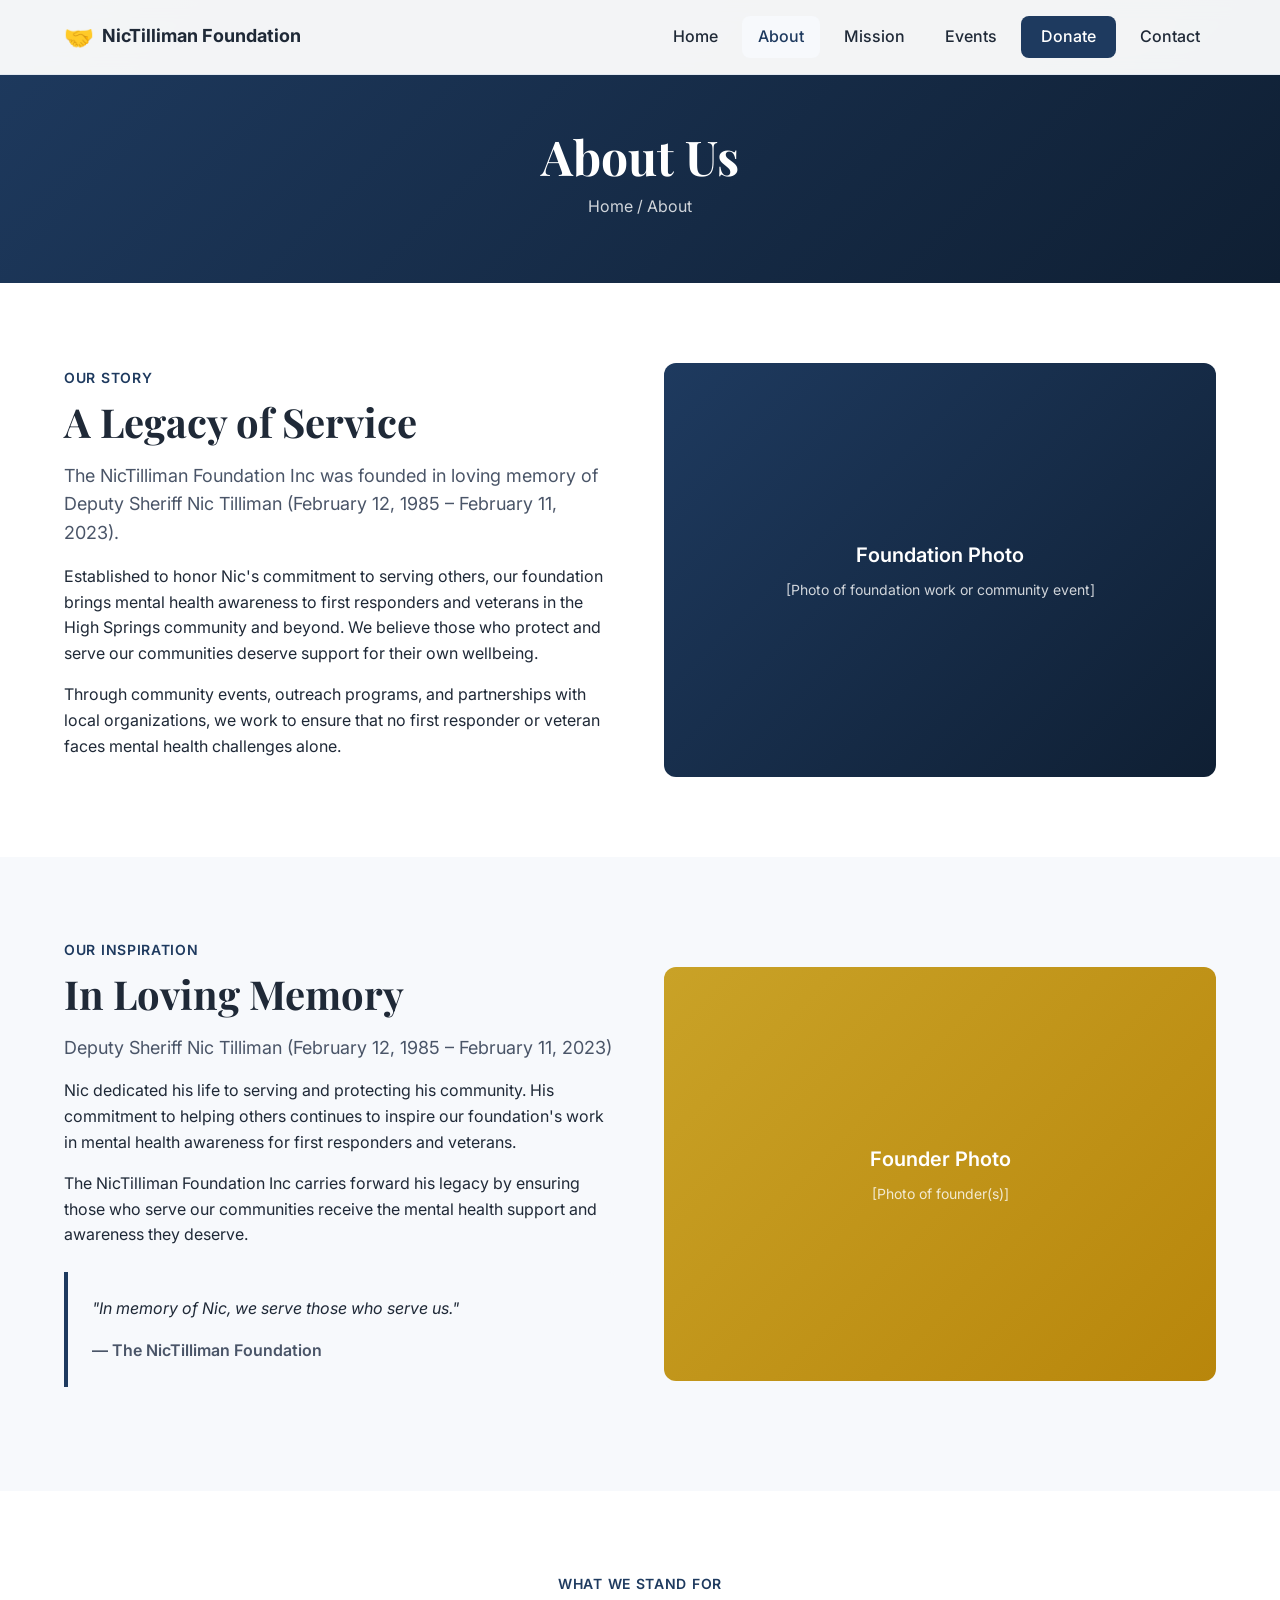
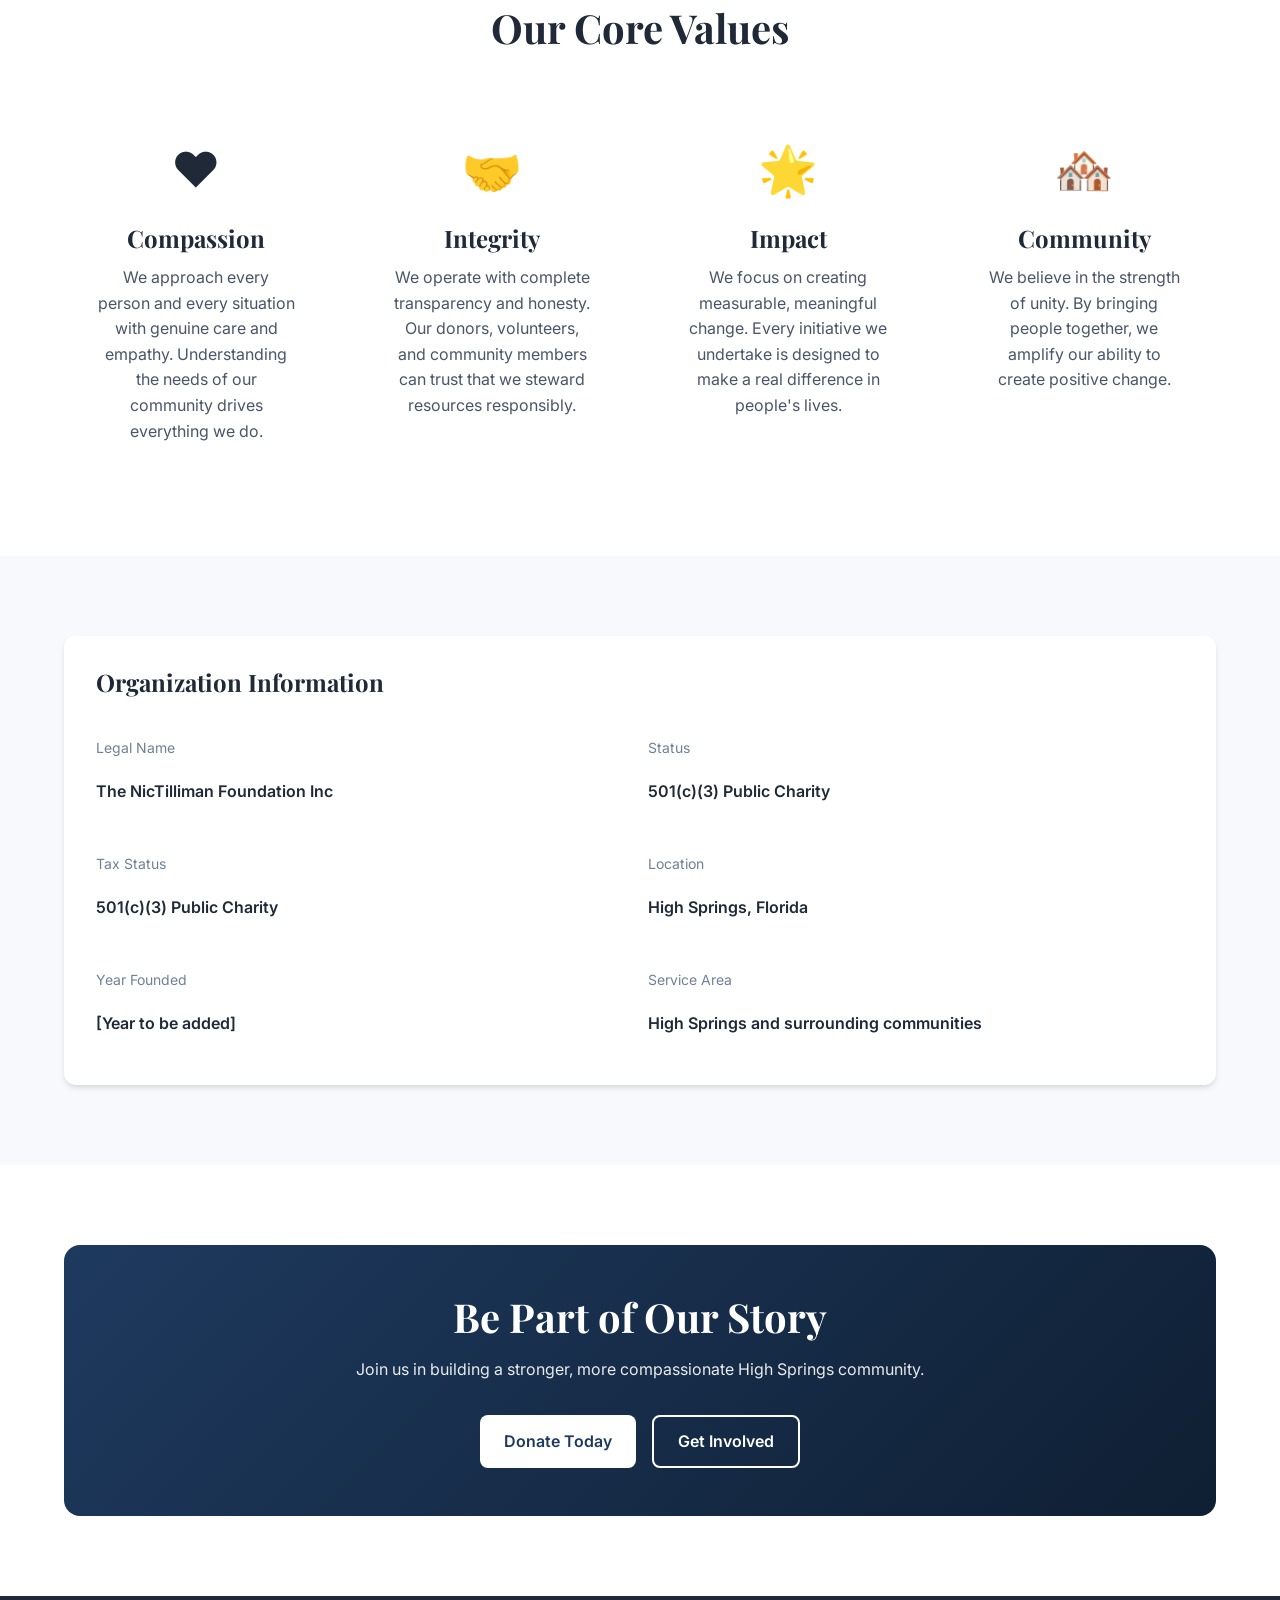
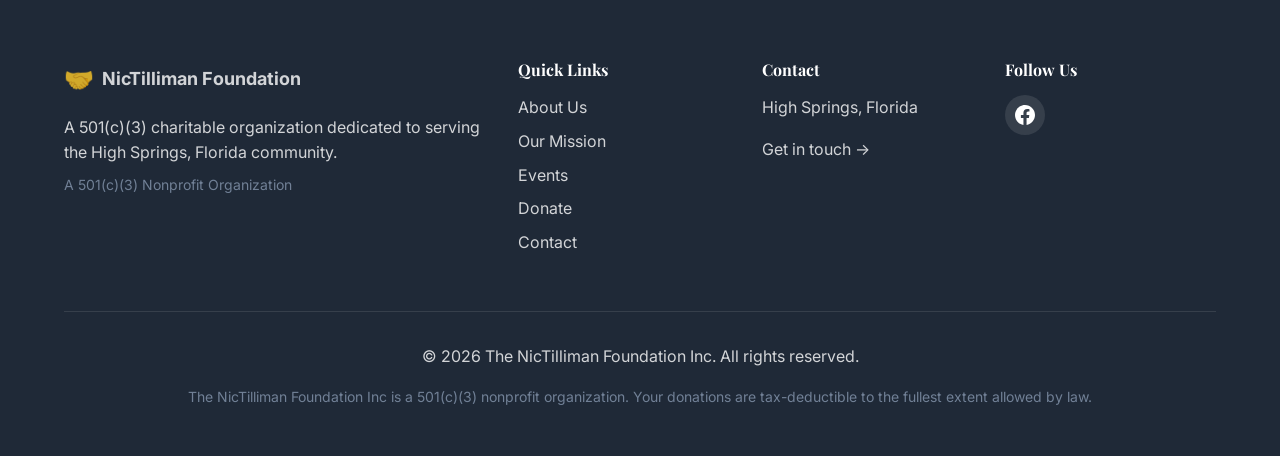
==== commit 70b03f59: "Remove EIN from all pages except Donate page" ====
--- a/about.html
+++ b/about.html
@@ -130,8 +130,8 @@
                         <span class="info-value">The NicTilliman Foundation Inc</span>
                     </div>
                     <div class="info-item">
-                        <span class="info-label">EIN</span>
-                        <span class="info-value">39-3751590</span>
+                        <span class="info-label">Status</span>
+                        <span class="info-value">501(c)(3) Public Charity</span>
                     </div>
                     <div class="info-item">
                         <span class="info-label">Tax Status</span>
@@ -178,7 +178,7 @@
                         <span>NicTilliman Foundation</span>
                     </a>
                     <p>A 501(c)(3) charitable organization dedicated to serving the High Springs, Florida community.</p>
-                    <p class="ein">EIN: 39-3751590</p>
+                    <p class="ein">A 501(c)(3) Nonprofit Organization</p>
                 </div>
                 <div class="footer-links">
                     <h4>Quick Links</h4>
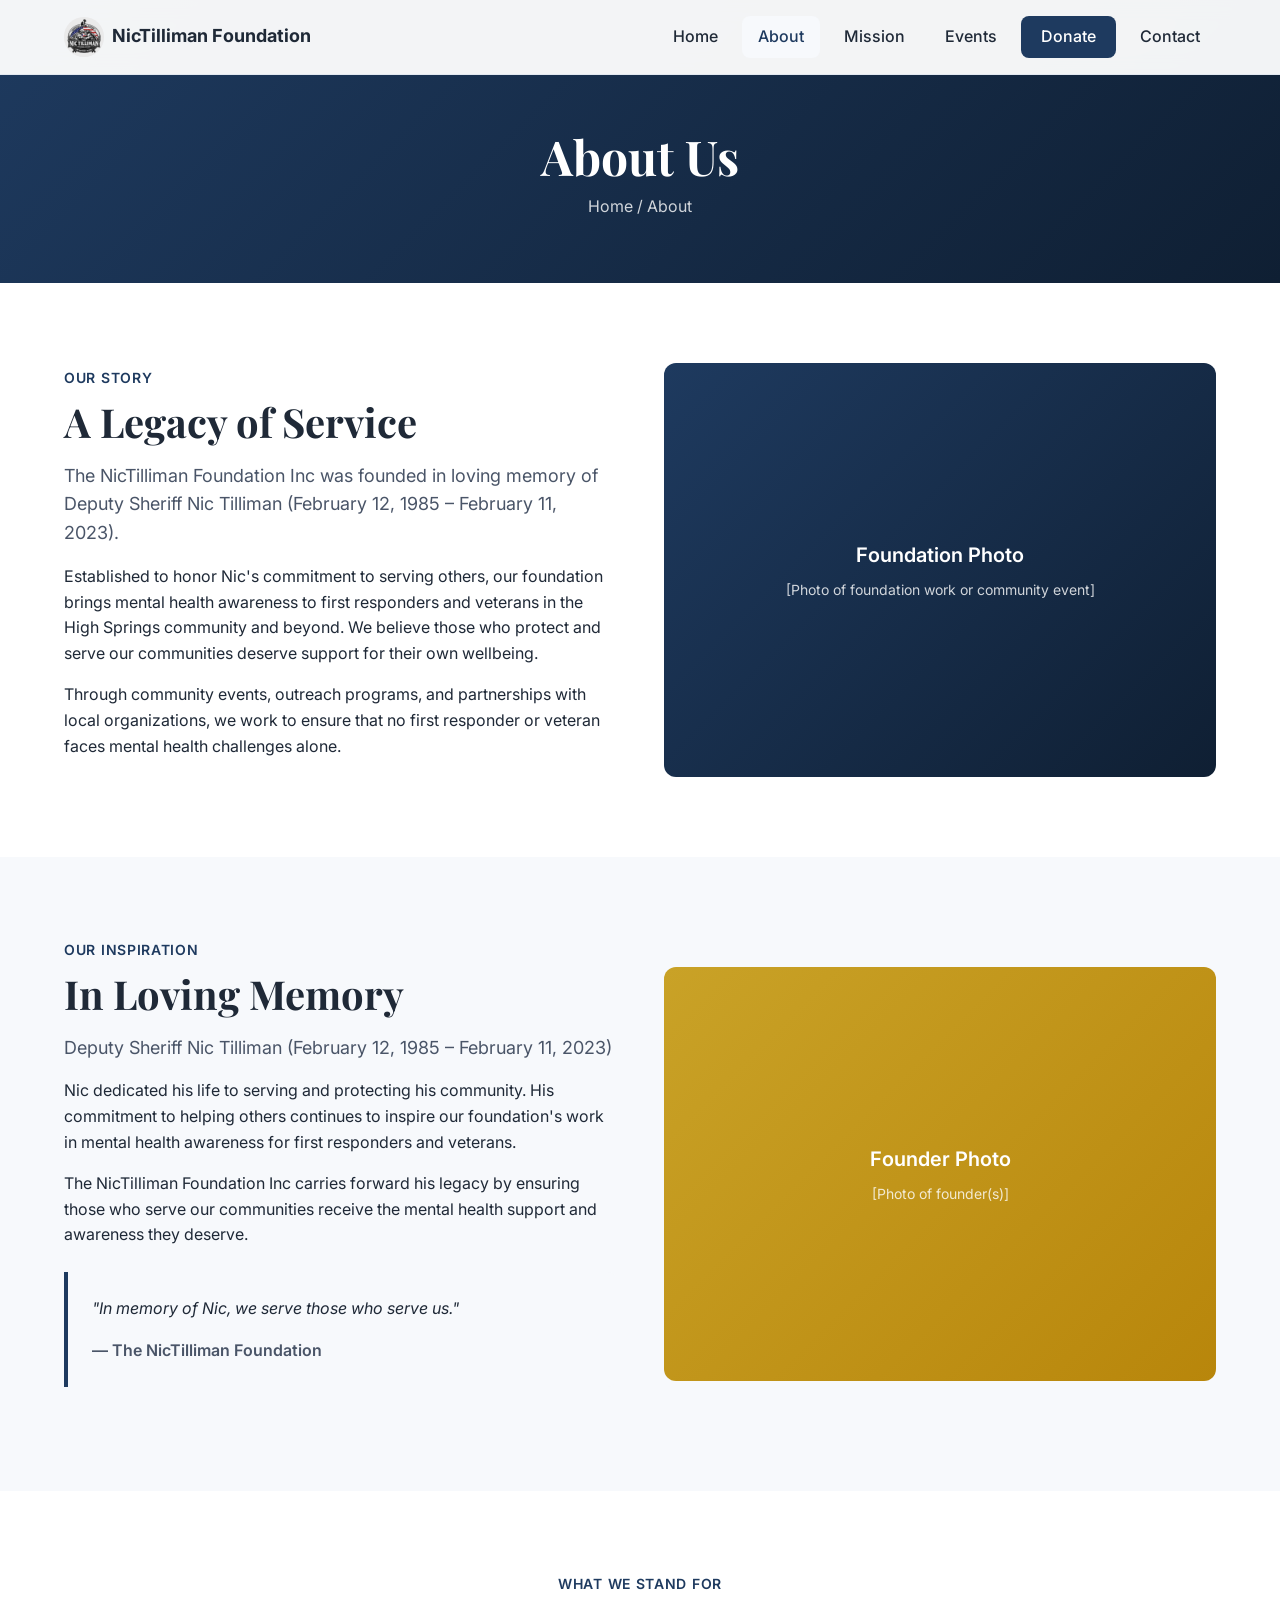
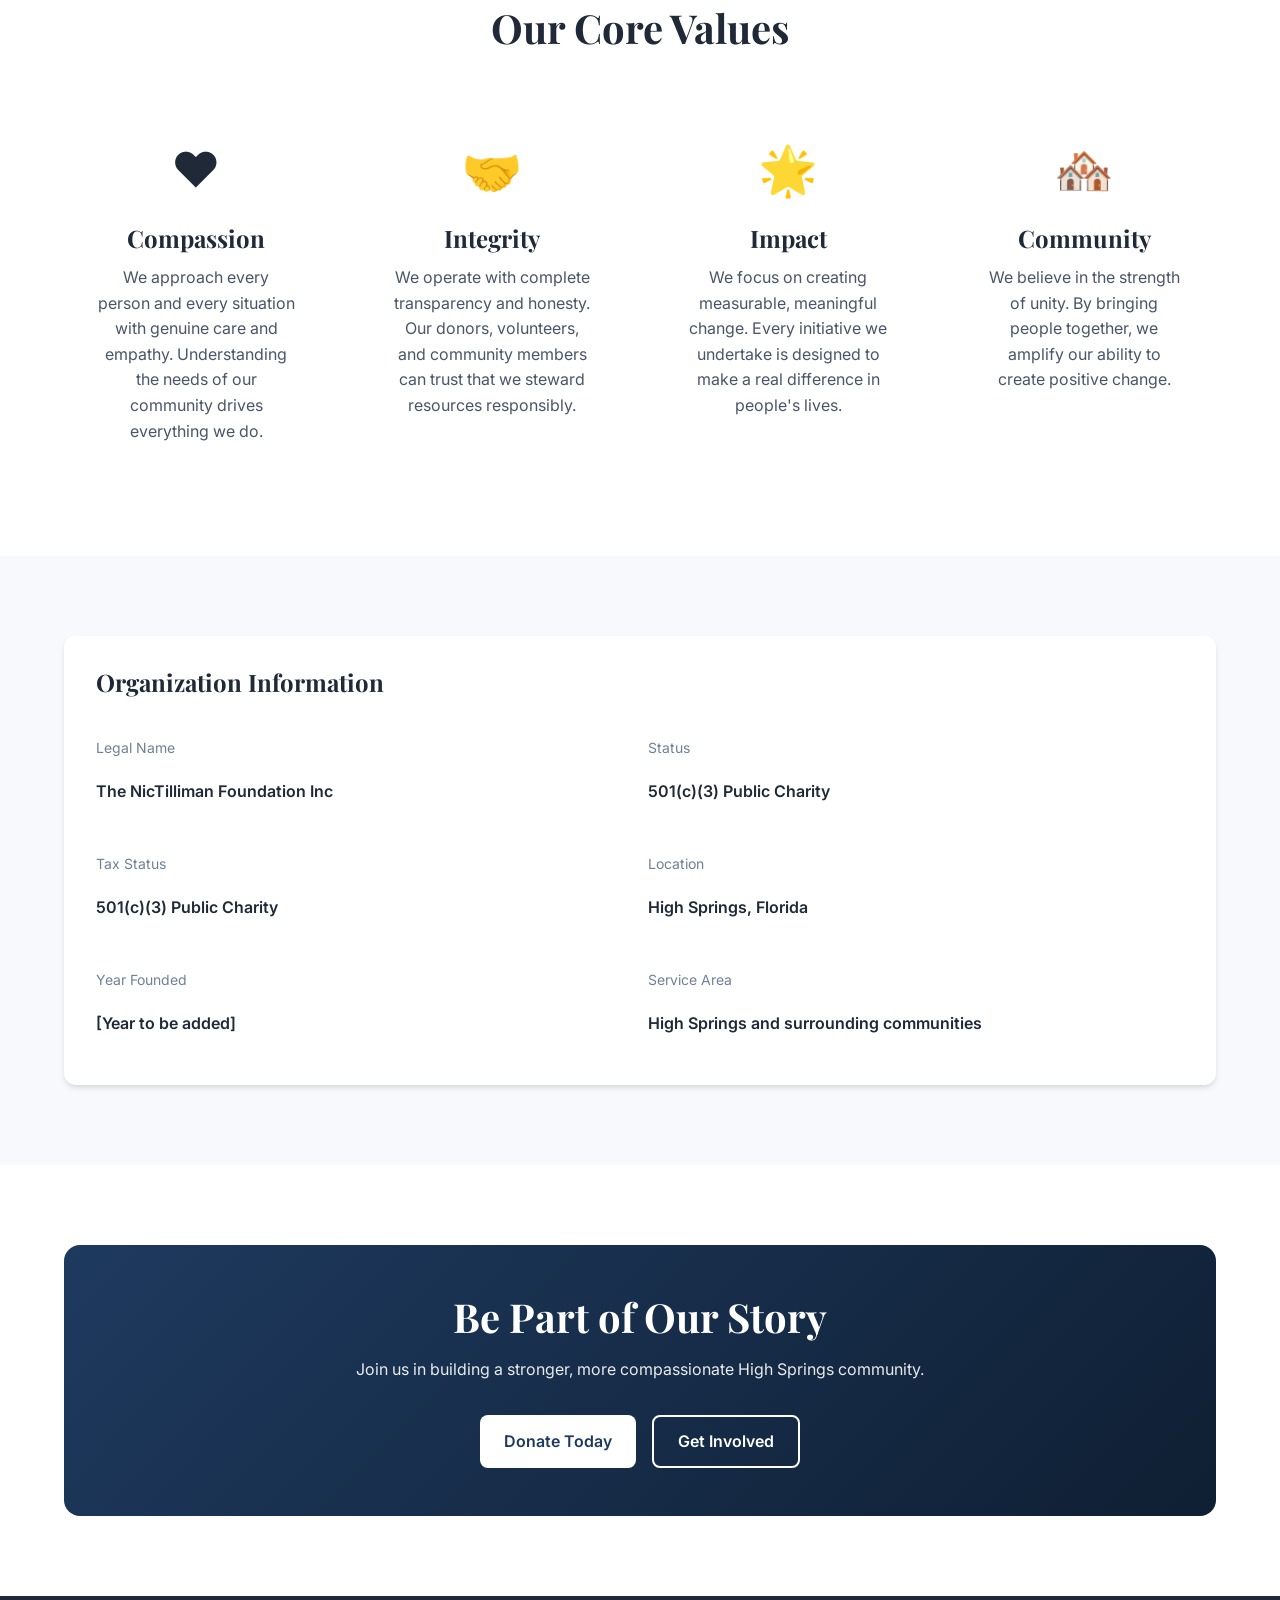
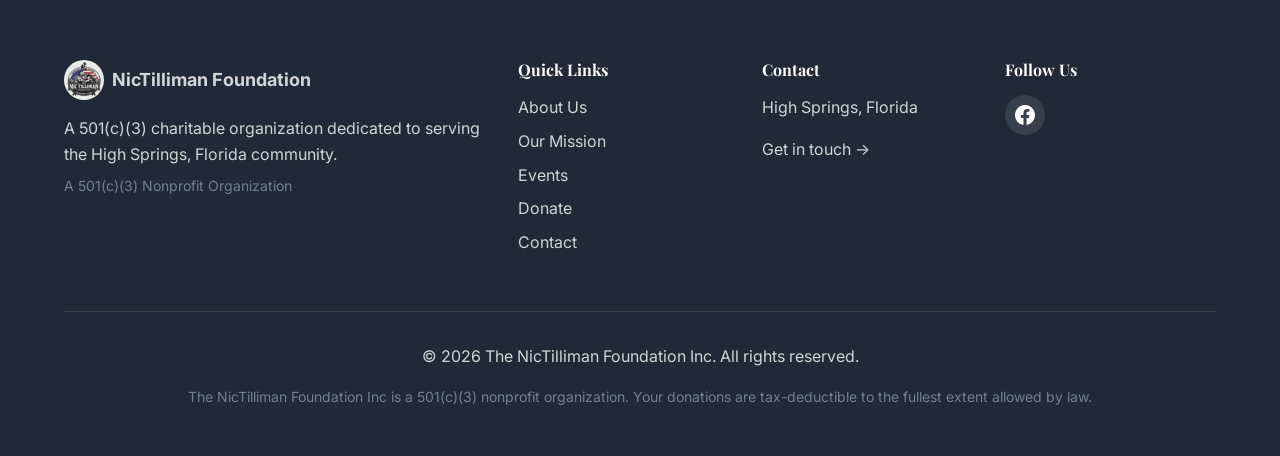
==== commit 1ea9bf20: "Add foundation logo to website" ====
--- a/about.html
+++ b/about.html
@@ -14,7 +14,7 @@
     <nav class="navbar">
         <div class="container">
             <a href="index.html" class="logo">
-                <span class="logo-icon">🤝</span>
+                <img src="logo.jpg" alt="NicTilliman Foundation Logo" class="logo-img">
                 <span class="logo-text">NicTilliman Foundation</span>
             </a>
             <button class="nav-toggle" aria-label="Toggle navigation">
@@ -174,7 +174,7 @@
             <div class="footer-grid">
                 <div class="footer-brand">
                     <a href="index.html" class="footer-logo">
-                        <span class="logo-icon">🤝</span>
+                        <img src="logo.jpg" alt="NicTilliman Foundation Logo" class="logo-img">
                         <span>NicTilliman Foundation</span>
                     </a>
                     <p>A 501(c)(3) charitable organization dedicated to serving the High Springs, Florida community.</p>
--- a/styles.css
+++ b/styles.css
@@ -83,6 +83,7 @@
 .navbar .container { display: flex; justify-content: space-between; align-items: center; }
 .logo { display: flex; align-items: center; gap: 0.5rem; font-weight: 700; font-size: 1.125rem; color: var(--color-text); }
 .logo-icon { font-size: 1.5rem; }
+.logo-img { height: 40px; width: 40px; border-radius: 50%; object-fit: cover; }
 .logo-text { display: none; }
 @media (min-width: 640px) { .logo-text { display: inline; } }
 
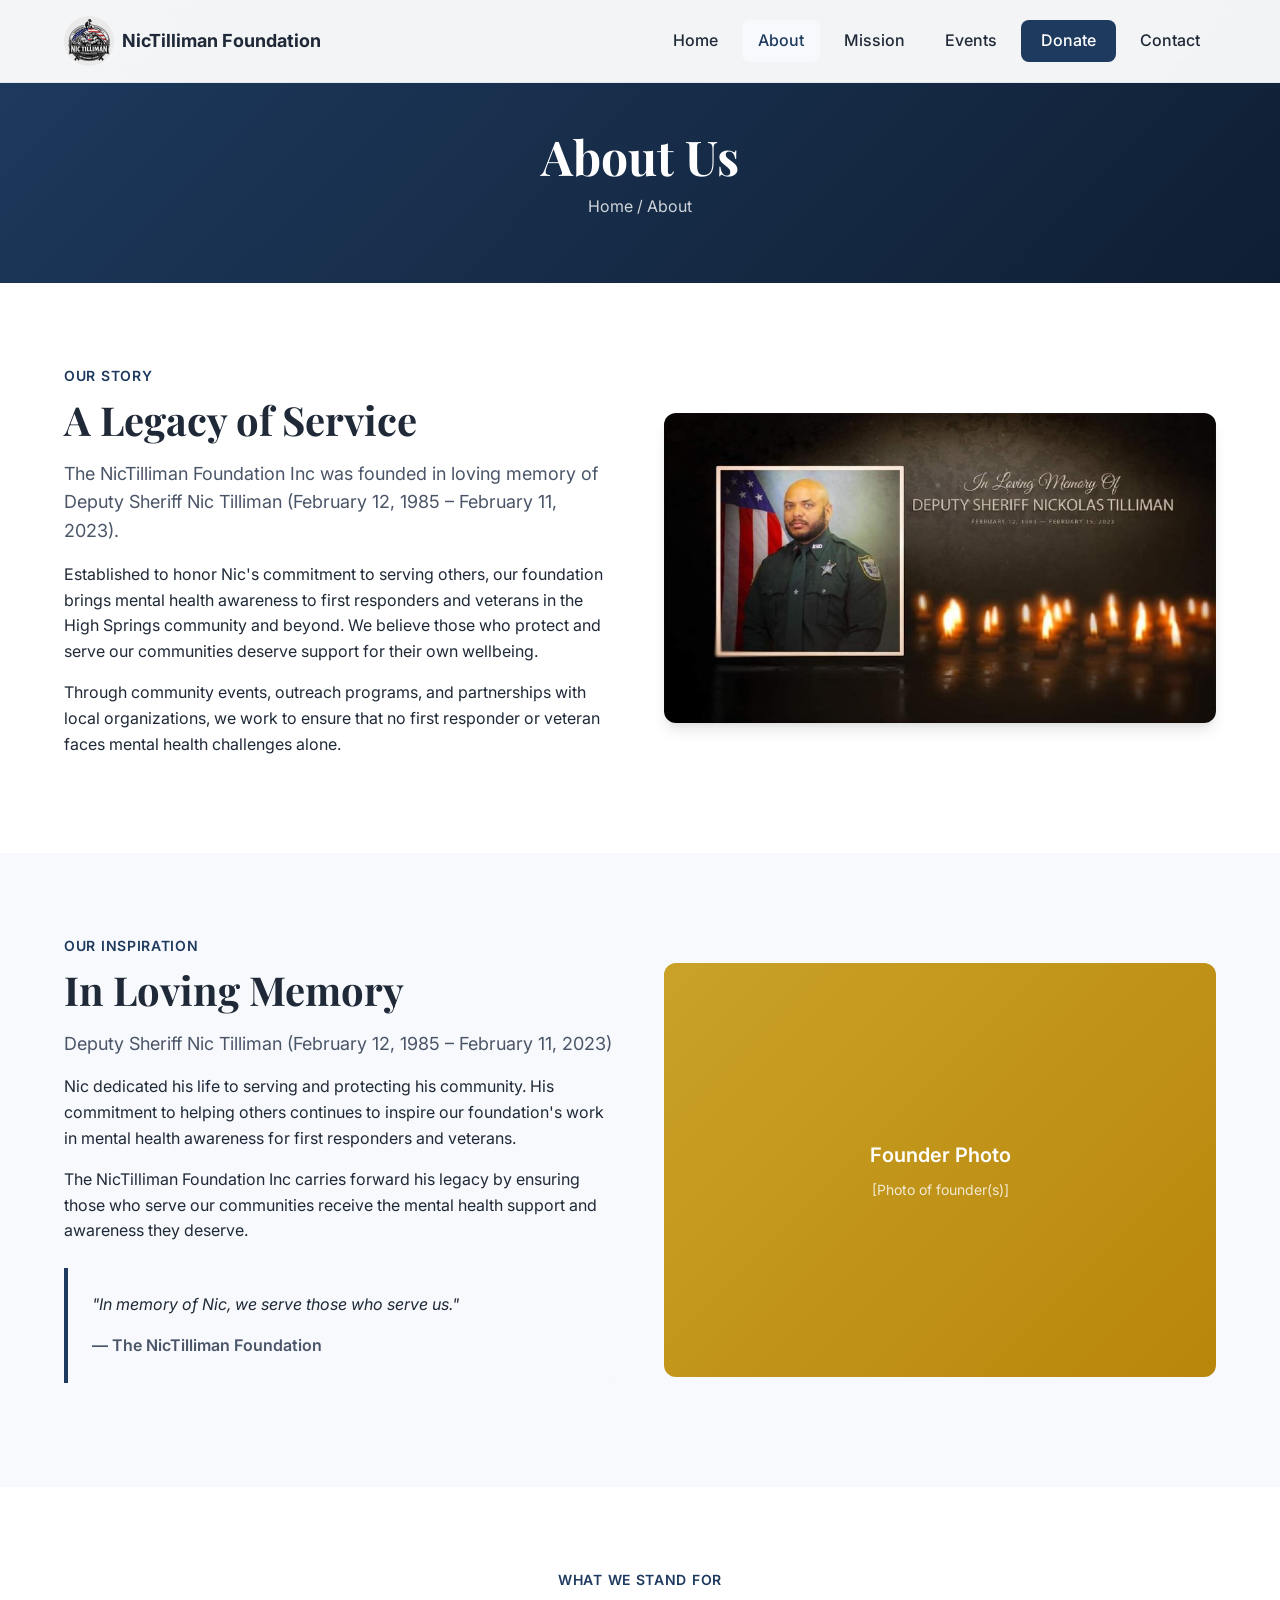
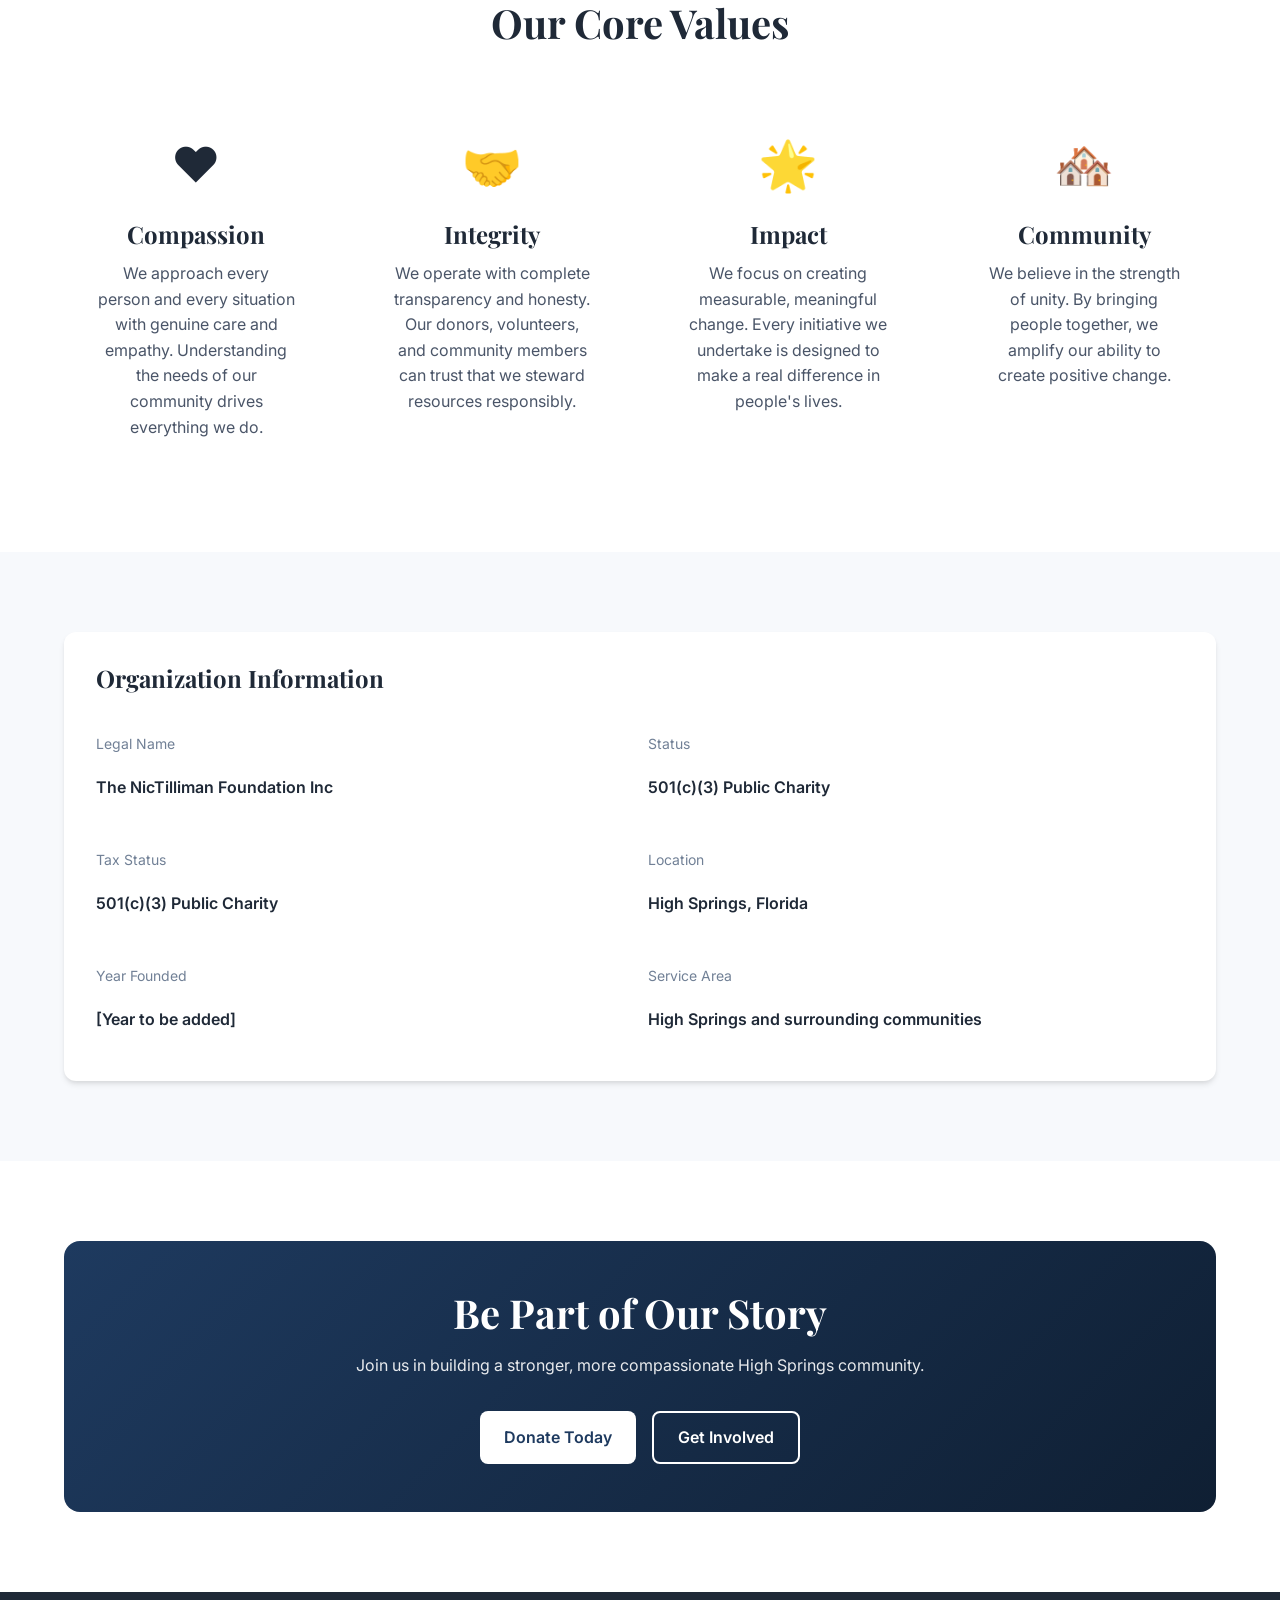
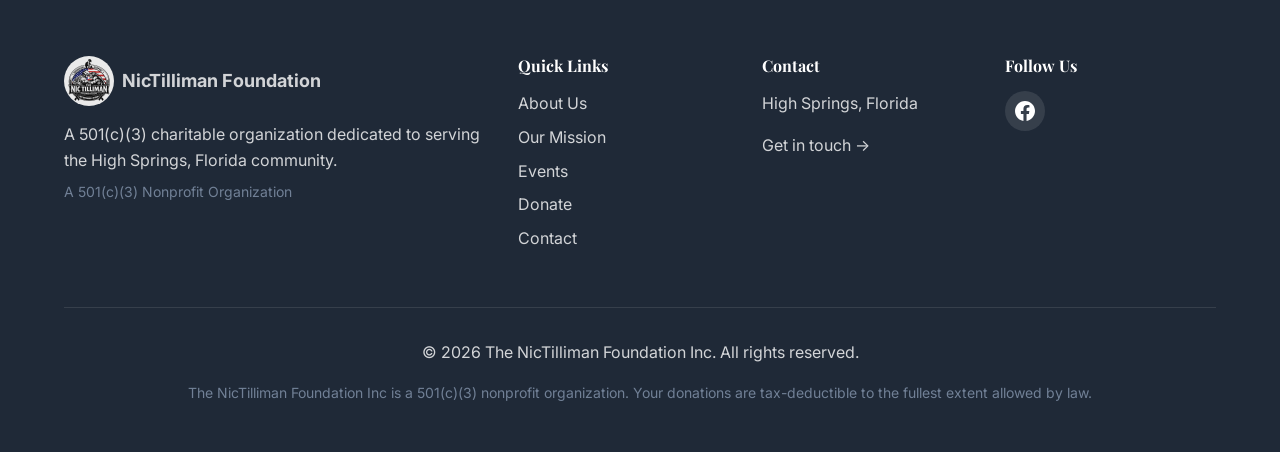
==== commit 205ac80d: "Add Nic Tilliman photo to About page" ====
--- a/about.html
+++ b/about.html
@@ -53,10 +53,7 @@
                     <p>Through community events, outreach programs, and partnerships with local organizations, we work to ensure that no first responder or veteran faces mental health challenges alone.</p>
                 </div>
                 <div class="column-visual">
-                    <div class="placeholder-image" style="background: linear-gradient(135deg, #1e3a5f 0%, #0f1f33 100%);">
-                        <span class="placeholder-text">Foundation Photo</span>
-                        <span class="placeholder-note">[Photo of foundation work or community event]</span>
-                    </div>
+                    <img src="nic-photo.jpg" alt="Deputy Sheriff Nic Tilliman" class="about-photo">
                 </div>
             </div>
         </div>
--- a/styles.css
+++ b/styles.css
@@ -83,7 +83,7 @@
 .navbar .container { display: flex; justify-content: space-between; align-items: center; }
 .logo { display: flex; align-items: center; gap: 0.5rem; font-weight: 700; font-size: 1.125rem; color: var(--color-text); }
 .logo-icon { font-size: 1.5rem; }
-.logo-img { height: 40px; width: 40px; border-radius: 50%; object-fit: cover; }
+.logo-img { height: 50px; width: 50px; border-radius: 50%; object-fit: cover; }
 .logo-text { display: none; }
 @media (min-width: 640px) { .logo-text { display: inline; } }
 
@@ -159,6 +159,11 @@
     overflow: hidden;
 }
 .hero-content { position: relative; z-index: 2; }
+.hero-container { display: flex; align-items: center; justify-content: space-between; gap: 3rem; }
+.hero-text { flex: 1; }
+.hero-logo-large { display: none; }
+.hero-logo-large img { width: 300px; height: 300px; border-radius: 50%; object-fit: cover; box-shadow: 0 20px 40px rgba(0,0,0,0.3); }
+@media (min-width: 992px) { .hero-logo-large { display: block; } }
 .hero .badge {
     display: inline-block;
     background: rgba(255, 255, 255, 0.2);
@@ -461,6 +466,9 @@
 blockquote p { font-style: italic; margin: 0; }
 blockquote cite { display: block; margin-top: 1rem; font-style: normal; font-weight: 600; color: var(--color-text-light); }
 
+/* About Page Photo */
+.about-photo { width: 100%; height: auto; border-radius: var(--radius-lg); box-shadow: var(--shadow-lg); object-fit: cover; }
+
 /* Utility Classes */
 .mt-1 { margin-top: 0.5rem; }
 .mt-2 { margin-top: 1rem; }
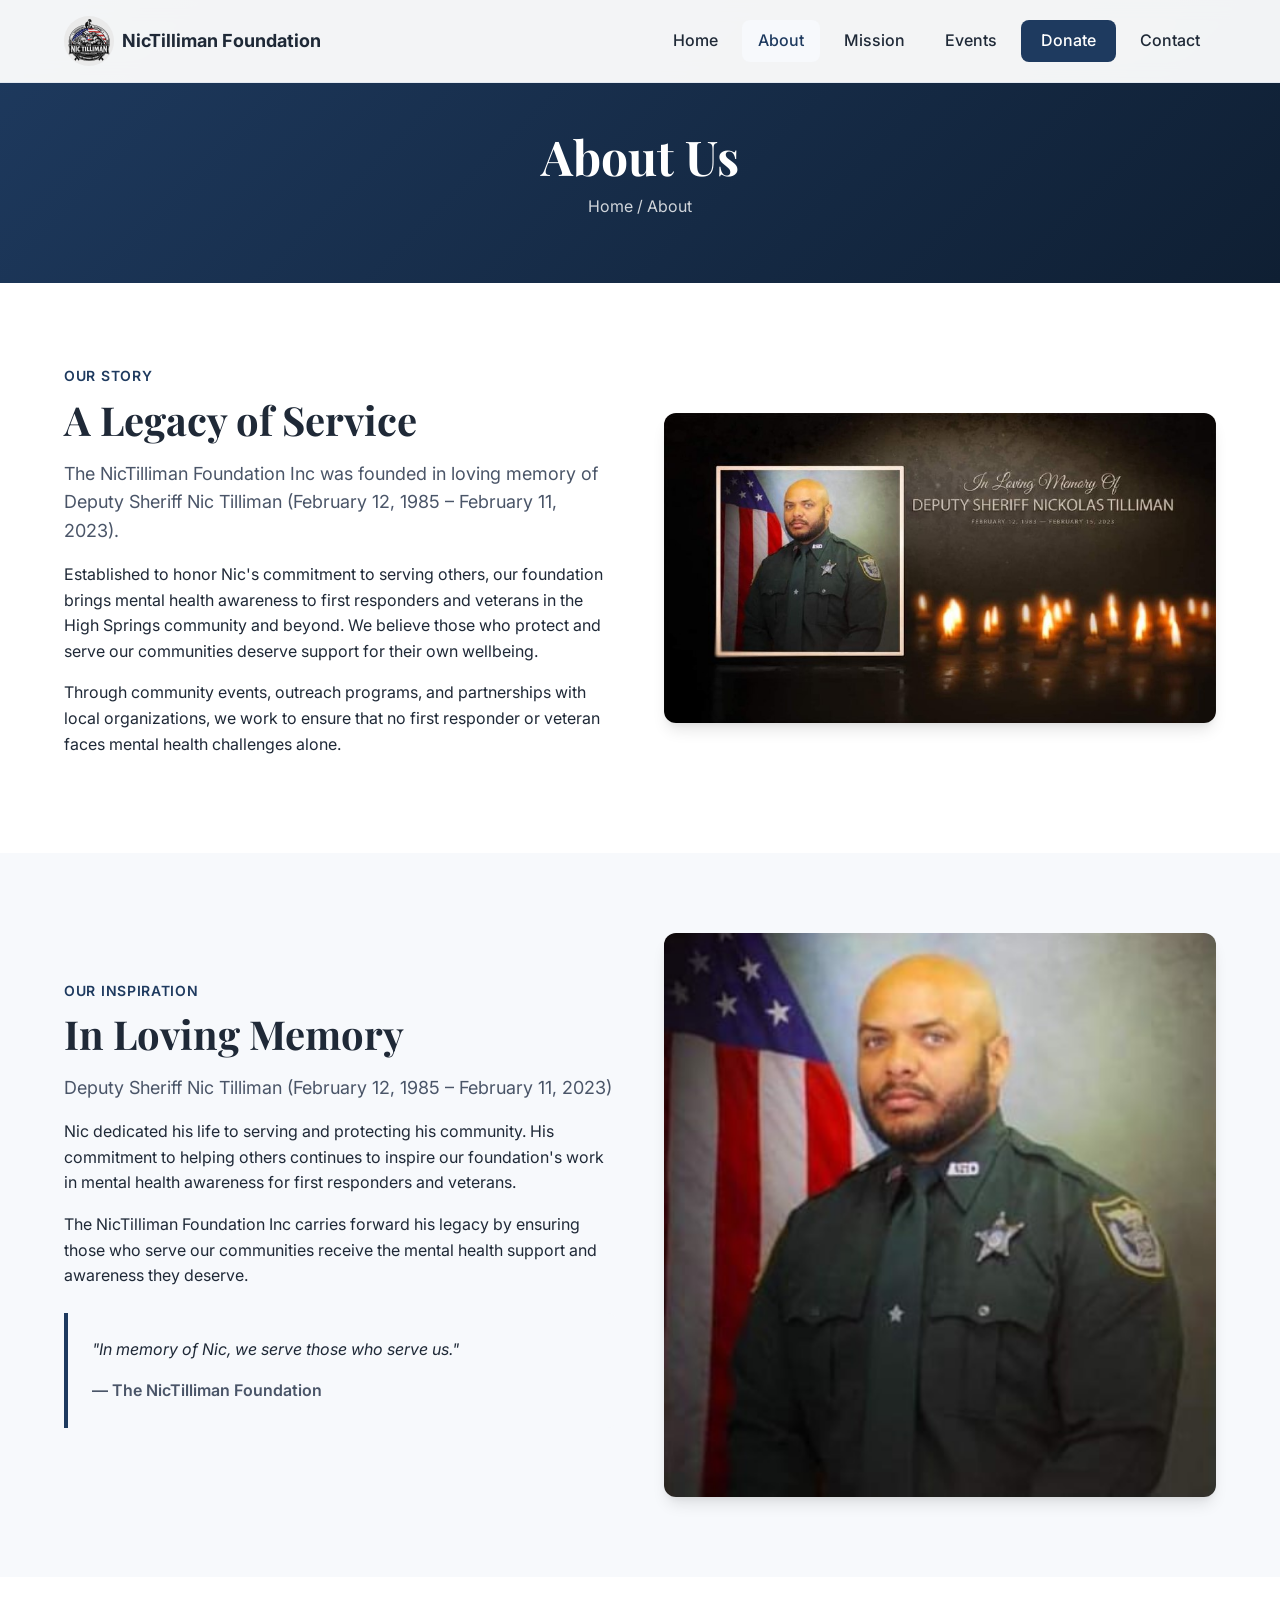
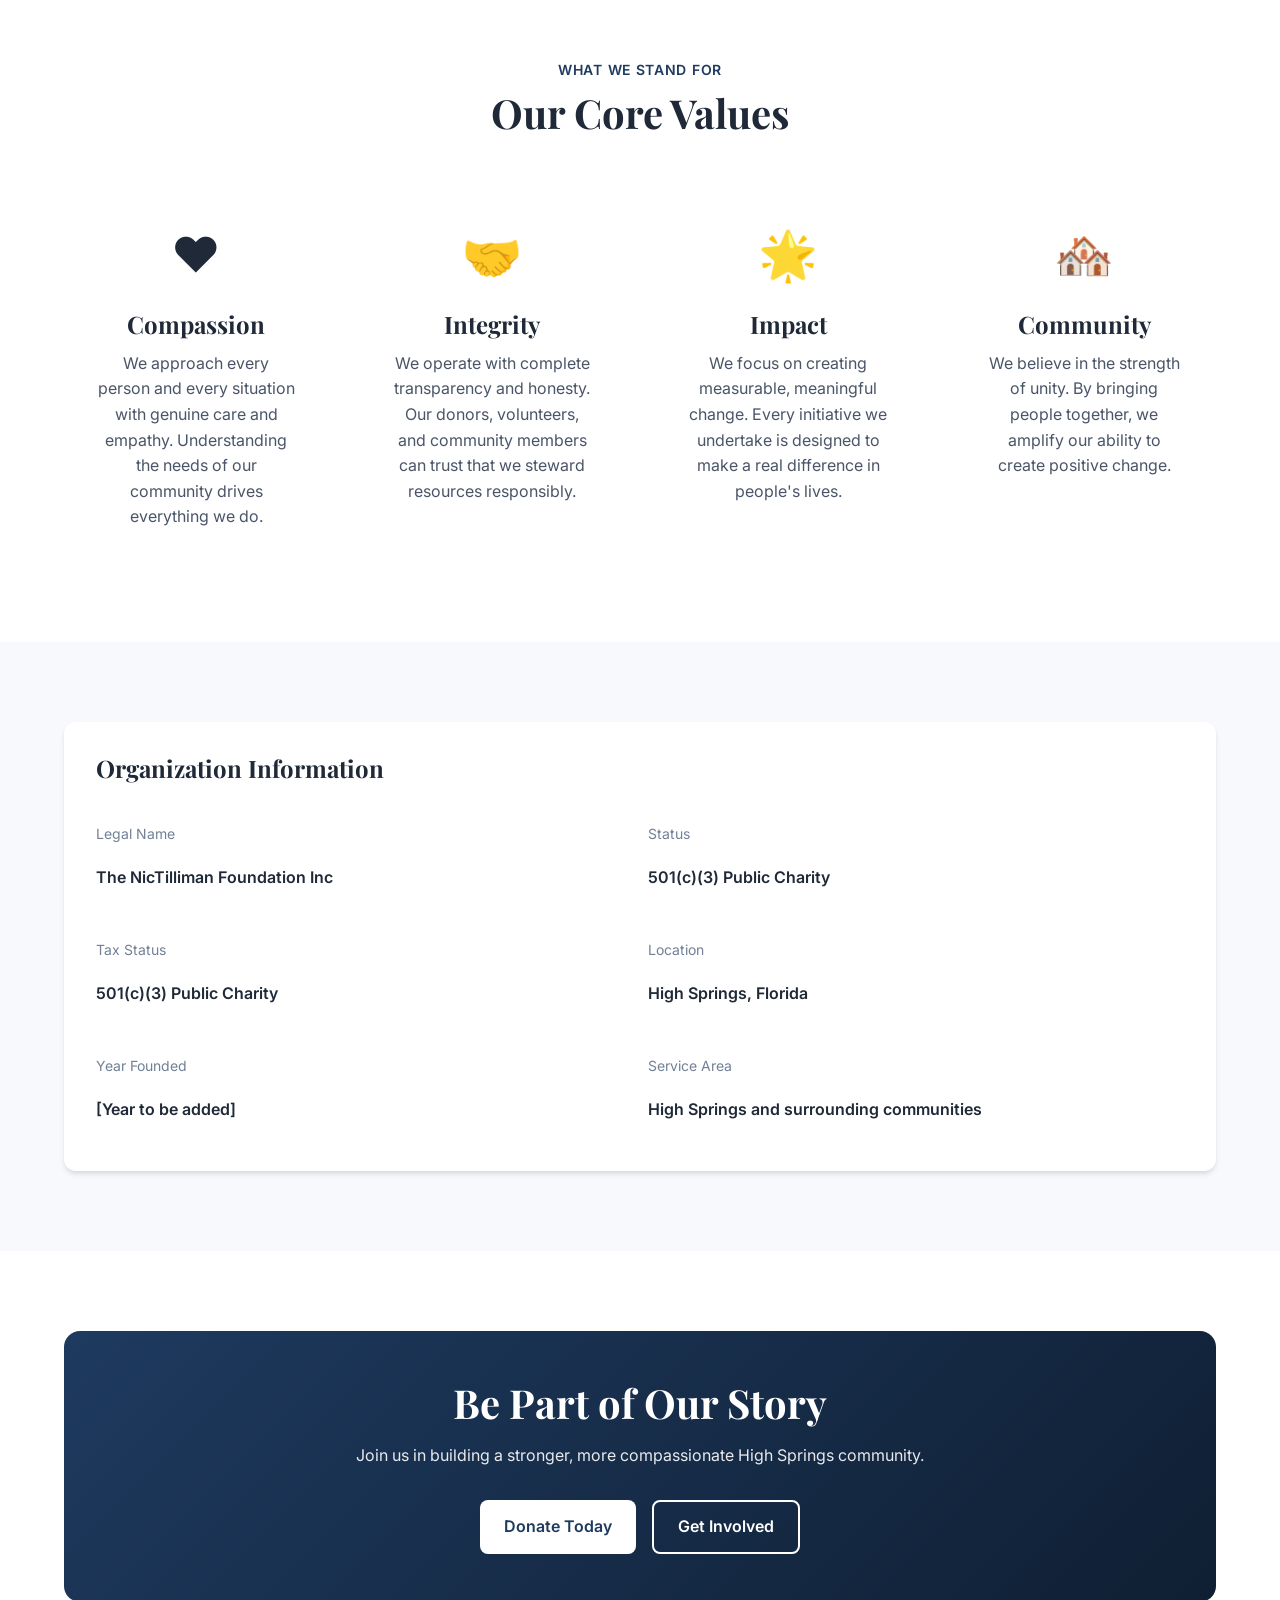
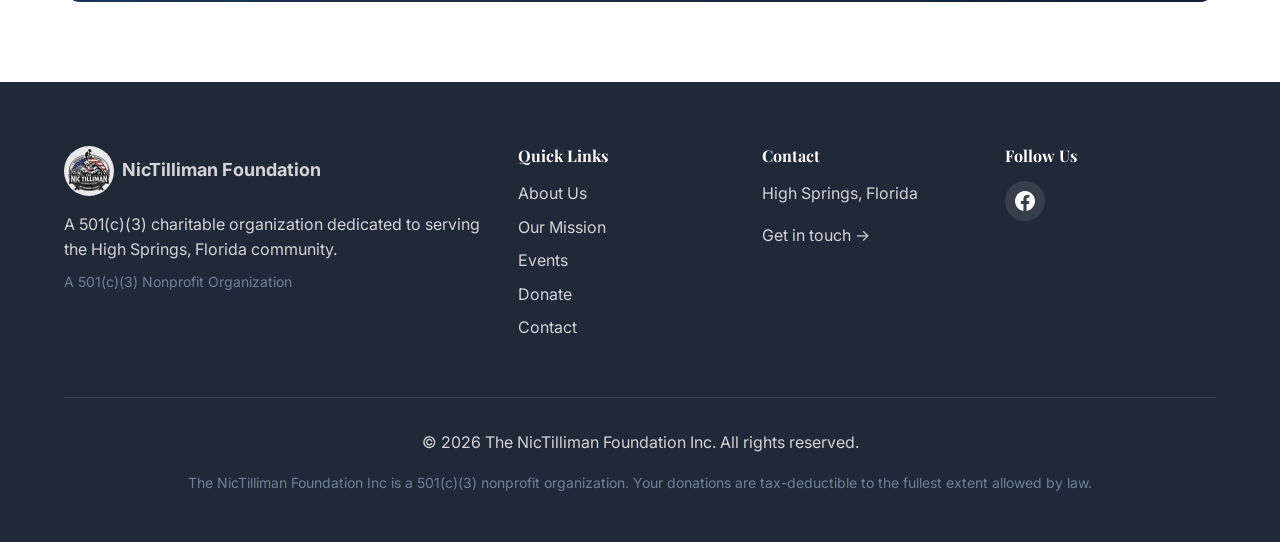
==== commit ec2211cd: "Add memorial photo to In Loving Memory section" ====
--- a/about.html
+++ b/about.html
@@ -64,10 +64,7 @@
         <div class="container">
             <div class="two-column reverse">
                 <div class="column-visual">
-                    <div class="placeholder-image" style="background: linear-gradient(135deg, #c9a227 0%, #b8860b 100%);">
-                        <span class="placeholder-text">Founder Photo</span>
-                        <span class="placeholder-note">[Photo of founder(s)]</span>
-                    </div>
+                    <img src="nic-memorial.jpg" alt="In Loving Memory of Nic Tilliman" class="about-photo">
                 </div>
                 <div class="column-content">
                     <span class="section-label">Our Inspiration</span>
